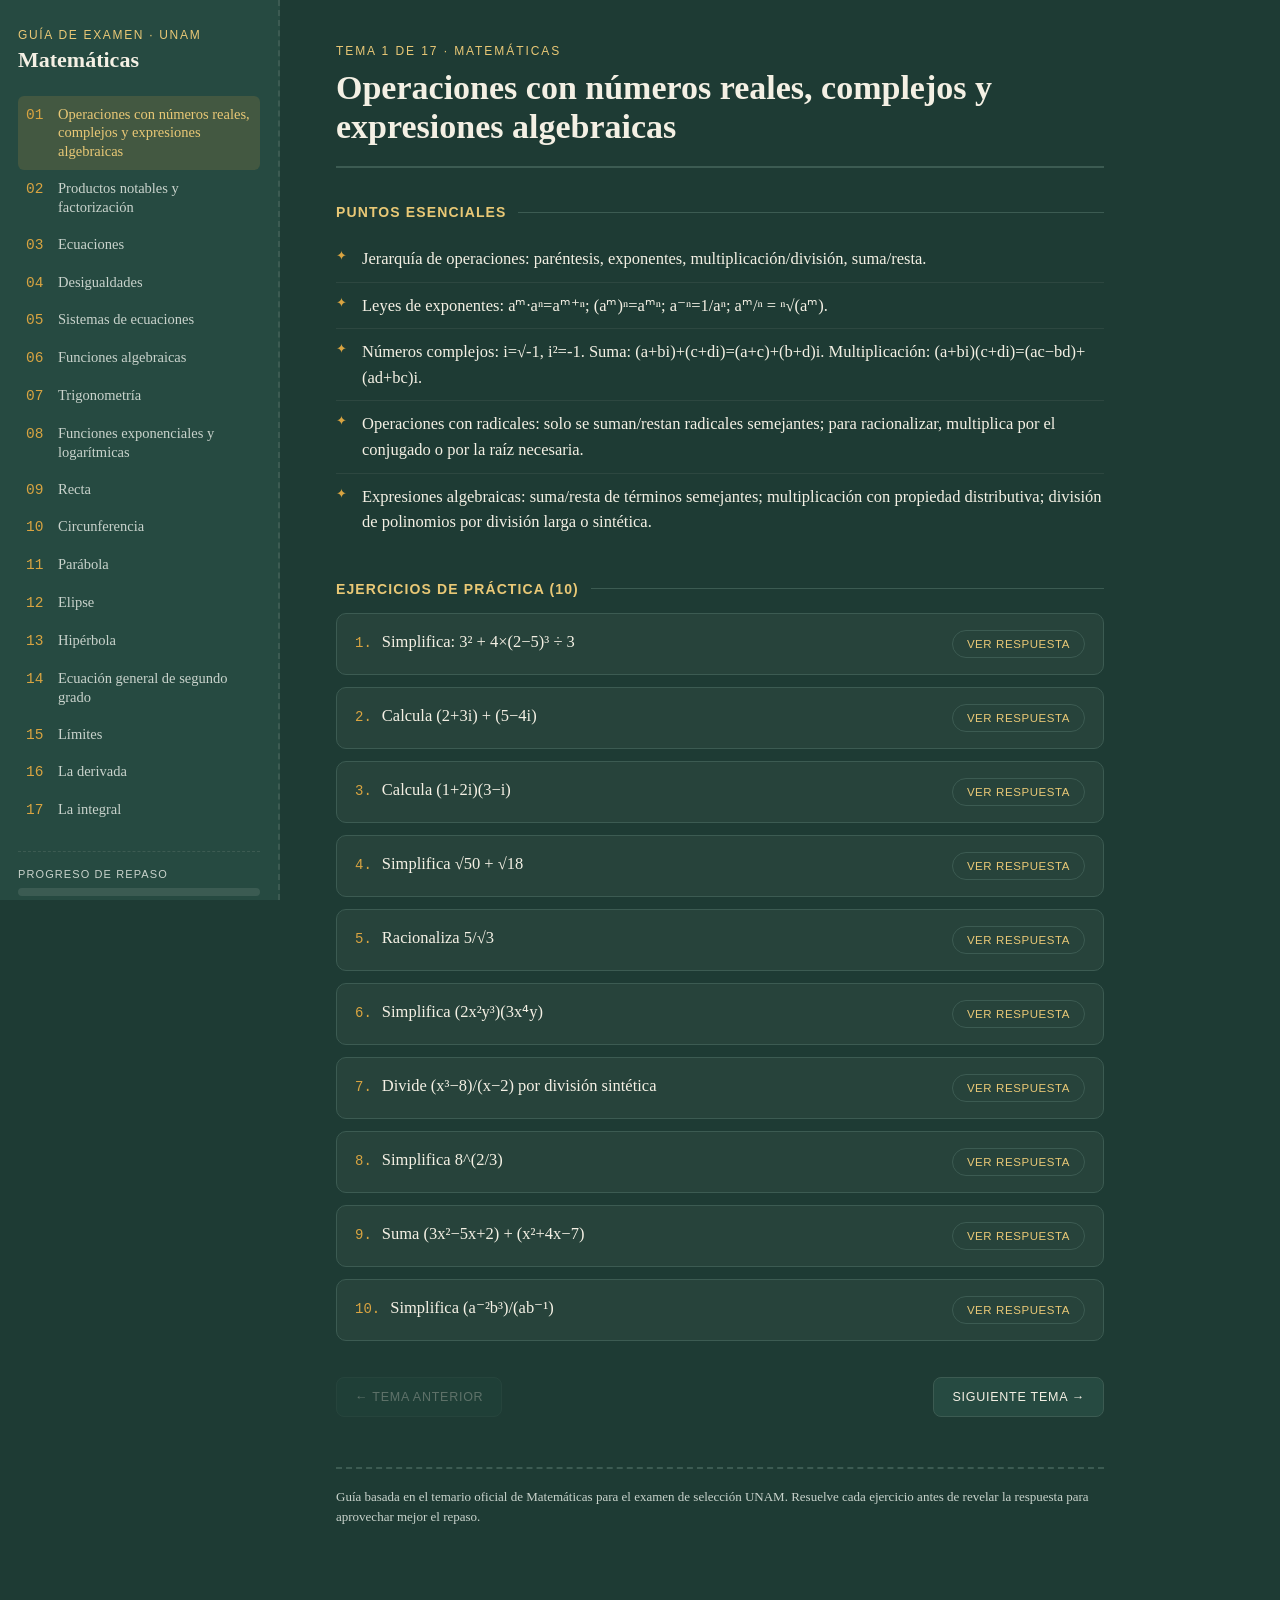
==== index.html @ 4526605a "Add files via upload" ====
<!DOCTYPE html>
<html lang="es">
<head>
<meta charset="UTF-8">
<meta name="viewport" content="width=device-width, initial-scale=1.0">
<title>Guía de Matemáticas — Examen UNAM</title>
<style>
  :root{
    --board:#1E3B34;
    --board-2:#264A41;
    --chalk:#F4F0E4;
    --chalk-dim:#C9D3CC;
    --gold:#D9A441;
    --gold-soft:#E9C876;
    --rule:#3C5B52;
    --good:#7FB894;
  }
  *{box-sizing:border-box;}
  html,body{margin:0;padding:0;}
  body{
    background:var(--board);
    color:var(--chalk);
    font-family:'Iowan Old Style','Georgia',serif;
    min-height:100vh;
  }
  .app{
    display:grid;
    grid-template-columns:280px 1fr;
    min-height:100vh;
  }
  @media (max-width:800px){
    .app{grid-template-columns:1fr;}
    .sidebar{position:static; max-height:none;}
  }
  .sidebar{
    background:var(--board-2);
    border-right:2px dashed var(--rule);
    padding:28px 18px;
    position:sticky;
    top:0;
    max-height:100vh;
    overflow-y:auto;
  }
  .brand{
    font-family:'Futura','Trebuchet MS',sans-serif;
    text-transform:uppercase;
    letter-spacing:.14em;
    font-size:12px;
    color:var(--gold-soft);
    margin:0 0 4px 0;
  }
  .brand-title{
    font-size:22px;
    margin:0 0 22px 0;
    line-height:1.25;
    color:var(--chalk);
  }
  .tema-btn{
    display:flex;
    gap:10px;
    align-items:baseline;
    width:100%;
    text-align:left;
    background:none;
    border:none;
    color:var(--chalk-dim);
    font-family:inherit;
    font-size:14.5px;
    padding:9px 8px;
    border-radius:6px;
    cursor:pointer;
    line-height:1.3;
  }
  .tema-btn:hover{ background:rgba(244,240,228,0.06); color:var(--chalk); }
  .tema-btn.active{ background:rgba(217,164,65,0.16); color:var(--gold-soft); }
  .tema-num{
    font-family:'Courier New',monospace;
    color:var(--gold);
    min-width:22px;
  }
  .progress-wrap{
    margin-top:22px;
    padding-top:16px;
    border-top:1px dashed var(--rule);
  }
  .progress-label{
    font-family:'Futura','Trebuchet MS',sans-serif;
    font-size:11px;
    letter-spacing:.1em;
    text-transform:uppercase;
    color:var(--chalk-dim);
    margin-bottom:8px;
  }
  .progress-bar{
    height:8px;
    background:rgba(244,240,228,0.1);
    border-radius:4px;
    overflow:hidden;
  }
  .progress-fill{
    height:100%;
    background:linear-gradient(90deg,var(--gold),var(--gold-soft));
    width:0%;
    transition:width .4s ease;
  }
  .progress-text{
    margin-top:6px;
    font-size:12px;
    color:var(--chalk-dim);
    font-family:'Courier New',monospace;
  }
  main{
    padding:44px 56px 80px;
    max-width:880px;
  }
  @media (max-width:800px){ main{padding:28px 20px 60px;} }
  .eyebrow{
    font-family:'Futura','Trebuchet MS',sans-serif;
    text-transform:uppercase;
    letter-spacing:.16em;
    font-size:12px;
    color:var(--gold-soft);
    margin:0 0 10px 0;
  }
  h1.tema-title{
    font-size:34px;
    line-height:1.15;
    margin:0 0 26px 0;
    border-bottom:2px solid var(--rule);
    padding-bottom:20px;
  }
  h2.section-title{
    font-family:'Futura','Trebuchet MS',sans-serif;
    font-size:14px;
    letter-spacing:.08em;
    text-transform:uppercase;
    color:var(--gold-soft);
    margin:36px 0 16px 0;
    display:flex;
    align-items:center;
    gap:12px;
  }
  h2.section-title::after{
    content:"";
    flex:1;
    height:1px;
    background:var(--rule);
  }
  .puntos{
    list-style:none;
    margin:0;
    padding:0;
  }
  .puntos li{
    position:relative;
    padding:10px 0 10px 26px;
    font-size:16.5px;
    line-height:1.55;
    color:var(--chalk);
    border-bottom:1px solid rgba(244,240,228,0.07);
  }
  .puntos li::before{
    content:"✦";
    position:absolute;
    left:0;
    top:10px;
    color:var(--gold);
    font-size:13px;
  }
  .puntos li:last-child{ border-bottom:none; }
  .ejercicio{
    background:rgba(244,240,228,0.04);
    border:1px solid var(--rule);
    border-radius:10px;
    padding:16px 18px;
    margin-bottom:12px;
  }
  .ejercicio.solved{
    border-color:var(--good);
  }
  .ej-row{
    display:flex;
    justify-content:space-between;
    align-items:flex-start;
    gap:14px;
  }
  .ej-num{
    font-family:'Courier New',monospace;
    color:var(--gold);
    font-size:14px;
    margin-right:10px;
  }
  .ej-enun{
    font-size:16.5px;
    line-height:1.5;
    flex:1;
  }
  .toggle-btn{
    flex-shrink:0;
    font-family:'Futura','Trebuchet MS',sans-serif;
    font-size:11.5px;
    letter-spacing:.05em;
    text-transform:uppercase;
    background:transparent;
    color:var(--gold-soft);
    border:1px solid var(--rule);
    border-radius:20px;
    padding:7px 14px;
    cursor:pointer;
    white-space:nowrap;
  }
  .toggle-btn:hover{ background:rgba(217,164,65,0.14); }
  .respuesta{
    display:none;
    margin-top:12px;
    padding-top:12px;
    border-top:1px dashed var(--rule);
    font-family:'Courier New',monospace;
    font-size:15px;
    color:var(--good);
  }
  .respuesta.show{ display:block; }
  .respuesta b{ color:var(--gold-soft); font-family:'Futura','Trebuchet MS',sans-serif; }
  footer.note{
    margin-top:50px;
    padding-top:18px;
    border-top:2px dashed var(--rule);
    font-size:13px;
    color:var(--chalk-dim);
    line-height:1.6;
  }
  .nav-buttons{
    display:flex;
    justify-content:space-between;
    margin-top:36px;
    gap:12px;
  }
  .nav-buttons button{
    font-family:'Futura','Trebuchet MS',sans-serif;
    font-size:12.5px;
    letter-spacing:.06em;
    text-transform:uppercase;
    background:var(--board-2);
    color:var(--chalk);
    border:1px solid var(--rule);
    border-radius:8px;
    padding:12px 18px;
    cursor:pointer;
  }
  .nav-buttons button:hover{ border-color:var(--gold); color:var(--gold-soft); }
  .nav-buttons button:disabled{ opacity:.3; cursor:default; }
</style>
</head>
<body>
<div class="app">
  <nav class="sidebar" id="sidebar"></nav>
  <main id="main"></main>
</div>

<script>
const temas = [{"n":1,"titulo":"Operaciones con números reales, complejos y expresiones algebraicas","puntos":["Jerarquía de operaciones: paréntesis, exponentes, multiplicación/división, suma/resta.","Leyes de exponentes: aᵐ·aⁿ=aᵐ⁺ⁿ; (aᵐ)ⁿ=aᵐⁿ; a⁻ⁿ=1/aⁿ; aᵐ/ⁿ = ⁿ√(aᵐ).","Números complejos: i=√-1, i²=-1. Suma: (a+bi)+(c+di)=(a+c)+(b+d)i. Multiplicación: (a+bi)(c+di)=(ac−bd)+(ad+bc)i.","Operaciones con radicales: solo se suman/restan radicales semejantes; para racionalizar, multiplica por el conjugado o por la raíz necesaria.","Expresiones algebraicas: suma/resta de términos semejantes; multiplicación con propiedad distributiva; división de polinomios por división larga o sintética."],"ejercicios":[{"p":"Simplifica: 3² + 4×(2−5)³ ÷ 3","r":"−27"},{"p":"Calcula (2+3i) + (5−4i)","r":"7 − i"},{"p":"Calcula (1+2i)(3−i)","r":"5 + 5i"},{"p":"Simplifica √50 + √18","r":"8√2"},{"p":"Racionaliza 5/√3","r":"5√3/3"},{"p":"Simplifica (2x²y³)(3x⁴y)","r":"6x⁶y⁴"},{"p":"Divide (x³−8)/(x−2) por división sintética","r":"x² + 2x + 4"},{"p":"Simplifica 8^(2/3)","r":"4"},{"p":"Suma (3x²−5x+2) + (x²+4x−7)","r":"4x² − x − 5"},{"p":"Simplifica (a⁻²b³)/(ab⁻¹)","r":"b⁴/a³"}]},{"n":2,"titulo":"Productos notables y factorización","puntos":["Productos notables: (a+b)²=a²+2ab+b²; (a−b)²=a²−2ab+b²; (a+b)(a−b)=a²−b²; (x+a)(x+b)=x²+(a+b)x+ab.","Binomio de Newton: (a+b)ⁿ = Σ C(n,k)·aⁿ⁻ᵏbᵏ, con C(n,k)=n!/(k!(n−k)!).","Teorema del residuo: al dividir P(x) entre (x−c), el residuo es P(c).","Teorema del factor: (x−c) es factor de P(x) si y solo si P(c)=0.","Factorización: factor común, diferencia de cuadrados, trinomio cuadrado perfecto, trinomio x²+bx+c, agrupación, suma/diferencia de cubos.","Fracciones algebraicas: simplifica factorizando numerador y denominador; para sumar/restar usa común denominador; para multiplicar/dividir, opera directamente los factores."],"ejercicios":[{"p":"Desarrolla (2x−3y)²","r":"4x² − 12xy + 9y²"},{"p":"Desarrolla (x+5)(x−5)","r":"x² − 25"},{"p":"Desarrolla (a+b)⁴ usando el binomio de Newton","r":"a⁴+4a³b+6a²b²+4ab³+b⁴"},{"p":"Factoriza x² − 9","r":"(x−3)(x+3)"},{"p":"Factoriza x² − 5x + 6","r":"(x−2)(x−3)"},{"p":"Factoriza 2x³ − 8x","r":"2x(x−2)(x+2)"},{"p":"Con el teorema del residuo, halla el residuo de P(x)=x³−2x²+x−5 al dividirlo entre (x−2)","r":"−3"},{"p":"¿Es (x+1) factor de x³+3x²+3x+1?","r":"Sí, P(−1)=0"},{"p":"Simplifica (x²−4)/(x²+4x+4)","r":"(x−2)/(x+2)"},{"p":"Realiza: 3/(x−1) + 2/(x+1)","r":"(5x+1)/(x²−1)"}]},{"n":3,"titulo":"Ecuaciones","puntos":["Una ecuación se cumple solo para ciertos valores; una identidad se cumple siempre.","Propiedades de la igualdad: se puede sumar, restar, multiplicar o dividir (por un valor ≠0) el mismo número en ambos lados.","Primer grado: despeja la variable aislándola; ax+b=0 → x=−b/a.","Segundo grado: resuelve por factorización, completando el cuadrado, o con la fórmula general x=(−b±√(b²−4ac))/2a.","El discriminante (b²−4ac) indica la naturaleza de las raíces: >0 dos reales distintas, =0 una real doble, <0 dos complejas conjugadas."],"ejercicios":[{"p":"Resuelve: 3x − 7 = 2x + 5","r":"x = 12"},{"p":"Resuelve: 2(x−3) = 5x + 4","r":"x = −10/3"},{"p":"Resuelve por factorización: x² − 7x + 12 = 0","r":"x = 3, x = 4"},{"p":"Resuelve con la fórmula general: 2x² + 3x − 5 = 0","r":"x = 1, x = −5/2"},{"p":"Resuelve: x² − 4x + 4 = 0","r":"x = 2 (raíz doble)"},{"p":"Determina el discriminante y la naturaleza de las raíces de x² + 2x + 5 = 0","r":"Δ=−16, raíces complejas conjugadas"},{"p":"Resuelve: (x−2)/3 + (x+1)/2 = 4","r":"x = 5"},{"p":"Resuelve: x² = 49","r":"x = ±7"},{"p":"Resuelve: 3x² − 12 = 0","r":"x = ±2"},{"p":"Resuelve: x² + x − 6 = 0","r":"x = −3, x = 2"}]},{"n":4,"titulo":"Desigualdades","puntos":["Se pueden sumar o restar el mismo número en ambos lados sin cambiar el sentido.","Al multiplicar o dividir por un número negativo, el sentido de la desigualdad se invierte.","La solución se expresa en notación de intervalo o desigualdad.","Desigualdades compuestas (a<x<b) se resuelven trabajando sobre las tres partes a la vez."],"ejercicios":[{"p":"Resuelve: 2x + 3 > 7","r":"x > 2"},{"p":"Resuelve: −3x + 5 ≤ 11","r":"x ≥ −2"},{"p":"Resuelve: 4x − 2 < 3x + 6","r":"x < 8"},{"p":"Resuelve: −2 < x + 1 < 5","r":"−3 < x < 4"},{"p":"Resuelve: (x−3)/2 ≥ 1","r":"x ≥ 5"},{"p":"Resuelve: 5 − 2x > 1","r":"x < 2"},{"p":"Resuelve: 3(x−1) ≤ 2x + 4","r":"x ≤ 7"},{"p":"Escribe en notación de intervalo: x ≥ −2","r":"[−2, ∞)"},{"p":"Resuelve: −4x < 12","r":"x > −3"},{"p":"Resuelve: 2x − 5 ≥ 3x − 2","r":"x ≤ −3"}]},{"n":5,"titulo":"Sistemas de ecuaciones","puntos":["Sistemas 2×2: métodos de sustitución, igualación, suma-resta (eliminación) o gráfico.","Sistemas 3×3: se resuelven por eliminación sucesiva o con la Regla de Cramer usando determinantes.","Regla de Cramer: cada incógnita = determinante modificado ÷ determinante del sistema.","Un sistema puede tener solución única, infinitas soluciones (dependiente) o ninguna solución (inconsistente)."],"ejercicios":[{"p":"Resuelve por sustitución: x+y=5, x−y=1","r":"x=3, y=2"},{"p":"Resuelve por eliminación: 2x+3y=12, x−y=1","r":"x=3, y=2"},{"p":"Resuelve: 3x+2y=16, 5x−2y=8","r":"x=3, y=3.5"},{"p":"Resuelve: x+2y=4, 3x−y=5","r":"x=2, y=1"},{"p":"Resuelve por Cramer: x+y+z=6, 2x−y+z=3, x+2y−z=2","r":"x=1, y=2, z=3"},{"p":"¿El sistema x+y=3, 2x+2y=6 tiene infinitas soluciones?","r":"Sí, son la misma recta (dependiente)"},{"p":"Resuelve: 4x−y=7, 2x+y=5","r":"x=2, y=1"},{"p":"Resuelve: x/2+y=3, x−y=1","r":"x=8/3, y=5/3"},{"p":"Calcula el determinante de [[1,2],[3,4]]","r":"−2"},{"p":"Resuelve el sistema homogéneo: x+y=0, 2x−y=0","r":"x=0, y=0 (solución trivial)"}]},{"n":6,"titulo":"Funciones algebraicas","puntos":["Función: relación en la que a cada x le corresponde un único valor de y.","Dominio: conjunto de valores válidos de x. Rango/imagen: conjunto de valores que toma y.","Explícita: y=f(x). Implícita: F(x,y)=0.","Creciente: f(x) aumenta al aumentar x en un intervalo. Decreciente: disminuye.","Continua: sin saltos, huecos ni asíntotas en su dominio; discontinua si presenta alguno.","Álgebra de funciones: (f±g)(x), (f·g)(x), (f/g)(x) con g(x)≠0, y composición (f∘g)(x)=f(g(x))."],"ejercicios":[{"p":"Encuentra el dominio de f(x) = 1/(x−3)","r":"ℝ − {3}"},{"p":"Encuentra el dominio de f(x) = √(x−2)","r":"x ≥ 2"},{"p":"Encuentra el rango de f(x) = x²","r":"y ≥ 0"},{"p":"¿f(x)=x³ es creciente o decreciente en todo ℝ?","r":"Creciente"},{"p":"Dadas f(x)=x+2, g(x)=x²−1, encuentra (f+g)(x)","r":"x² + x + 1"},{"p":"Con las mismas funciones, encuentra (f·g)(x)","r":"x³ + 2x² − x − 2"},{"p":"Encuentra (f∘g)(x)","r":"x² + 1"},{"p":"¿f(x)=1/x es continua en x=0?","r":"No, es discontinua ahí"},{"p":"Convierte x²+y²=25 en dos funciones explícitas","r":"y=√(25−x²), y=−√(25−x²)"},{"p":"Encuentra el dominio de f(x)=√(x−2)/(x−5)","r":"[2,5) ∪ (5,∞)"}]},{"n":7,"titulo":"Trigonometría","puntos":["Conversión: radianes = grados × π/180.","En triángulo rectángulo: sen=opuesto/hipotenusa, cos=adyacente/hipotenusa, tan=opuesto/adyacente.","Ley de senos: a/senA = b/senB = c/senC. Ley de cosenos: c² = a²+b²−2ab·cosC.","Círculo trigonométrico: valores notables en 0°, 30°, 45°, 60°, 90°, etc.","Funciones trig: periodo de sen/cos = 2π, de tan = π; amplitud, desfasamiento y asíntotas (en tan, cot, sec, csc)."],"ejercicios":[{"p":"Convierte 45° a radianes","r":"π/4"},{"p":"Convierte 3π/2 rad a grados","r":"270°"},{"p":"En un triángulo rectángulo con catetos 3 y 4, calcula sen, cos y tan del ángulo opuesto al cateto 3","r":"sen=3/5, cos=4/5, tan=3/4"},{"p":"Calcula sen(30°), cos(60°) y tan(45°)","r":"1/2, 1/2, 1"},{"p":"Ley de senos: a=10, A=30°, B=45°. Encuentra b","r":"b ≈ 14.14"},{"p":"Ley de cosenos: a=7, b=9, C=60°. Encuentra c","r":"c ≈ 8.19"},{"p":"Determina periodo y amplitud de y=3sen(2x)","r":"periodo=π, amplitud=3"},{"p":"Determina el desfasamiento de y=cos(x−π/4)","r":"π/4 a la derecha"},{"p":"¿Dónde tiene asíntotas y=tan(x) en [0,2π]?","r":"x=π/2, x=3π/2"},{"p":"Resuelve para x en [0,2π): 2sen(x)=1","r":"x=π/6, x=5π/6"}]},{"n":8,"titulo":"Funciones exponenciales y logarítmicas","puntos":["f(x)=aˣ (a>0, a≠1): dominio ℝ, rango (0,∞), asíntota horizontal y=0.","f(x)=log_a(x): dominio (0,∞), rango ℝ, asíntota vertical x=0. Es la función inversa de la exponencial.","Propiedades: log(ab)=log a+log b; log(a/b)=log a−log b; log(aⁿ)=n·log a.","Cambio de base: log_a(x) = ln(x)/ln(a)."],"ejercicios":[{"p":"Encuentra el dominio de f(x)=log(x−3)","r":"x > 3"},{"p":"Encuentra el rango de f(x)=2ˣ","r":"y > 0"},{"p":"Resuelve: 2ˣ = 32","r":"x = 5"},{"p":"Resuelve: log₂(x) = 5","r":"x = 32"},{"p":"Simplifica: log(100) + log(10)","r":"3"},{"p":"Simplifica: log₃(9²)","r":"4"},{"p":"Resuelve: eˣ = 1","r":"x = 0"},{"p":"Usa cambio de base: log₅(20)","r":"≈ 1.86"},{"p":"Determina la asíntota de f(x)=3ˣ−2","r":"y = −2"},{"p":"Resuelve: log(x) + log(x−3) = 1","r":"x = 5"}]},{"n":9,"titulo":"Recta","puntos":["Distancia entre dos puntos: d=√((x₂−x₁)²+(y₂−y₁)²).","Pendiente: m=(y₂−y₁)/(x₂−x₁).","Formas de la ecuación: punto-pendiente y−y₁=m(x−x₁); pendiente-ordenada y=mx+b; general Ax+By+C=0.","Paralelas: m₁=m₂. Perpendiculares: m₁·m₂=−1.","Distancia de un punto a una recta: d=|Ax₀+By₀+C|/√(A²+B²).","En un triángulo: medianas se cruzan en el baricentro, mediatrices en el circuncentro, alturas en el ortocentro."],"ejercicios":[{"p":"Calcula la distancia entre (1,2) y (4,6)","r":"5"},{"p":"Encuentra la pendiente de la recta que pasa por (2,3) y (5,9)","r":"m = 2"},{"p":"Escribe la ecuación punto-pendiente con m=2 que pasa por (1,4)","r":"y−4=2(x−1)"},{"p":"Convierte y=3x−5 a la forma general","r":"3x−y−5=0"},{"p":"¿Son paralelas y=2x+1 y y=2x−4?","r":"Sí"},{"p":"¿Son perpendiculares y=3x+1 y y=−x/3+2?","r":"Sí"},{"p":"Calcula la distancia del punto (2,3) a la recta 3x+4y−6=0","r":"2.4"},{"p":"Encuentra el punto medio entre (2,−1) y (6,7)","r":"(4,3)"},{"p":"Encuentra la ecuación de la recta que pasa por (0,5) y (3,0)","r":"y=−5/3 x+5"},{"p":"Encuentra la pendiente de una recta perpendicular a y=−2x+3","r":"m=1/2"}]},{"n":10,"titulo":"Circunferencia","puntos":["Lugar geométrico de puntos equidistantes (radio) de un centro fijo.","Centro en el origen: x²+y²=r².","Centro en (h,k): (x−h)²+(y−k)²=r².","Forma general: x²+y²+Dx+Ey+F=0; se obtiene el centro/radio completando el cuadrado.","Elementos: centro, radio, diámetro, cuerda, tangente."],"ejercicios":[{"p":"Ecuación con centro en el origen y radio 5","r":"x²+y²=25"},{"p":"Ecuación con centro (2,−3) y radio 4","r":"(x−2)²+(y+3)²=16"},{"p":"Centro y radio de (x−1)²+(y+2)²=9","r":"centro(1,−2), r=3"},{"p":"Convierte (x−2)²+(y−1)²=16 a la forma general","r":"x²+y²−4x−2y−11=0"},{"p":"Centro y radio de x²+y²−6x+4y−3=0","r":"centro(3,−2), r=4"},{"p":"¿El punto (3,4) está en x²+y²=25?","r":"Sí"},{"p":"Ecuación con centro (0,0) que pasa por (3,4)","r":"x²+y²=25"},{"p":"Radio de x²+y²+2x−4y−4=0","r":"r=3"},{"p":"Ecuación con diámetro entre (0,0) y (6,8)","r":"(x−3)²+(y−4)²=25"},{"p":"¿La recta x=5 es tangente a x²+y²=25?","r":"Sí, en (5,0)"}]},{"n":11,"titulo":"Parábola","puntos":["Lugar geométrico de puntos equidistantes de un foco y una directriz.","Vértice en el origen, eje x: y²=4px (foco en (p,0)). Eje y: x²=4py (foco en (0,p)).","Vértice en (h,k): (y−k)²=4p(x−h) o (x−h)²=4p(y−k).","Elementos: vértice, foco, directriz, eje focal, lado recto = |4p|."],"ejercicios":[{"p":"Encuentra el foco de y²=8x","r":"(2,0)"},{"p":"Encuentra la directriz de x²=12y","r":"y=−3"},{"p":"Ecuación con vértice en el origen y foco en (3,0)","r":"y²=12x"},{"p":"Vértice y foco de (y−2)²=8(x−1)","r":"vértice(1,2), foco(3,2)"},{"p":"Ecuación con vértice (2,3), abre hacia arriba, p=1","r":"(x−2)²=4(y−3)"},{"p":"Lado recto de y²=20x","r":"20"},{"p":"Eje focal de x²=−4y","r":"eje y (vertical)"},{"p":"Desarrolla (y−1)²=4(x−2) a forma general","r":"y²−2y−4x+9=0"},{"p":"Directriz de la parábola con vértice(0,0) y foco (0,−2)","r":"y=2"},{"p":"¿y²=−8x abre a la izquierda o derecha?","r":"Izquierda"}]},{"n":12,"titulo":"Elipse","puntos":["Lugar geométrico: suma de distancias a dos focos es constante = 2a.","Relación entre parámetros: a²=b²+c² (a>b, c=distancia centro-foco).","Centro en el origen, eje mayor horizontal: x²/a² + y²/b² = 1.","Centro en (h,k): (x−h)²/a² + (y−k)²/b² = 1 (ajustar según orientación).","Excentricidad: e=c/a (0<e<1). Elementos: focos, vértices, eje mayor, eje menor."],"ejercicios":[{"p":"Encuentra a y b para x²/25+y²/9=1","r":"a=5, b=3"},{"p":"Calcula c para la elipse anterior","r":"c=4"},{"p":"Encuentra los focos de x²/16+y²/4=1","r":"(±2√3, 0)"},{"p":"Ecuación con centro origen, a=6, b=4, eje mayor horizontal","r":"x²/36+y²/16=1"},{"p":"Centro de (x−2)²/9+(y+1)²/4=1","r":"(2,−1)"},{"p":"Excentricidad de x²/25+y²/16=1","r":"e=3/5"},{"p":"Vértices de x²/9+y²/25=1 (eje mayor vertical)","r":"(0,±5)"},{"p":"Encuentra a, b, c de x²/4+y²/9=1","r":"a=3, b=2, c=√5"},{"p":"Ecuación con focos (±3,0) y a=5","r":"x²/25+y²/16=1"},{"p":"Longitud del eje menor de x²/49+y²/25=1","r":"10"}]},{"n":13,"titulo":"Hipérbola","puntos":["Lugar geométrico: diferencia de distancias a dos focos es constante = 2a.","Relación entre parámetros: c²=a²+b².","Centro en el origen, eje transverso x: x²/a² − y²/b² = 1.","Centro en (h,k): (x−h)²/a² − (y−k)²/b² = 1.","Asíntotas (centro en origen): y=±(b/a)x. Excentricidad e=c/a > 1."],"ejercicios":[{"p":"Encuentra a y b de x²/16−y²/9=1","r":"a=4, b=3"},{"p":"Calcula c de la hipérbola anterior","r":"c=5"},{"p":"Encuentra los focos de x²/9−y²/16=1","r":"(±5, 0)"},{"p":"Asíntotas de x²/16−y²/9=1","r":"y=±(3/4)x"},{"p":"Centro de (x−1)²/4−(y+2)²/9=1","r":"(1,−2)"},{"p":"Excentricidad de x²/9−y²/16=1","r":"e=5/3"},{"p":"Ecuación con a=5, b=12, eje transverso x, centro origen","r":"x²/25−y²/144=1"},{"p":"Vértices de y²/25−x²/9=1 (eje transverso vertical)","r":"(0,±5)"},{"p":"¿(5,0) es vértice de x²/25−y²/4=1?","r":"Sí"},{"p":"Encuentra c de y²/4−x²/12=1","r":"c=4"}]},{"n":14,"titulo":"Ecuación general de segundo grado","puntos":["Forma general: Ax²+Bxy+Cy²+Dx+Ey+F=0.","Si B=0, identifica la cónica comparando A y C: A=C → circunferencia; A≠C mismo signo → elipse; signos opuestos → hipérbola; A=0 o C=0 → parábola.","La traslación de ejes (completar el cuadrado) permite hallar el centro o vértice de la cónica."],"ejercicios":[{"p":"Identifica la cónica: x²+y²−4x+6y−3=0","r":"Circunferencia"},{"p":"Identifica la cónica: 4x²+9y²−16x−18y−11=0","r":"Elipse"},{"p":"Identifica la cónica: y²−4x−6y+13=0","r":"Parábola"},{"p":"Identifica la cónica: 9x²−4y²−36x−8y−4=0","r":"Hipérbola"},{"p":"Completa el cuadrado y halla el centro de x²+y²+8x−2y+8=0","r":"centro(−4,1), r=3"},{"p":"Identifica: x²−y²=4","r":"Hipérbola"},{"p":"Identifica: x²+4y²=16","r":"Elipse"},{"p":"Identifica: x²+y²=0","r":"Circunferencia degenerada (un punto)"},{"p":"Traslada ejes y halla el vértice de x²−6x+8y+1=0","r":"vértice(3,1)"},{"p":"Identifica la cónica: 2x²+2y²−8=0","r":"Circunferencia (x²+y²=4)"}]},{"n":15,"titulo":"Límites","puntos":["Concepto intuitivo: valor al que se aproxima f(x) cuando x se acerca a un valor a.","Teoremas de límites: de suma, producto y cociente (si el denominador no tiende a 0), y de constantes.","Formas indeterminadas (0/0, ∞/∞): se resuelven factorizando, racionalizando o simplificando antes de sustituir.","Continuidad en x=a requiere: que f(a) exista, que el límite exista, y que ambos sean iguales."],"ejercicios":[{"p":"Calcula lim(x→2) (x²+3x−1)","r":"9"},{"p":"Calcula lim(x→3) (x²−9)/(x−3)","r":"6"},{"p":"Calcula lim(x→0) (senx)/x","r":"1"},{"p":"Calcula lim(x→∞) (3x²+2)/(x²−5)","r":"3"},{"p":"Calcula lim(x→1) (x³−1)/(x−1)","r":"3"},{"p":"Calcula lim(x→4) √x","r":"2"},{"p":"¿f(x)=(x²−4)/(x−2) es continua en x=2?","r":"No (no está definida ahí)"},{"p":"Calcula lim(x→0) (1−cosx)/x","r":"0"},{"p":"Calcula lim(x→−2) (x²+5x+6)/(x+2)","r":"1"},{"p":"Calcula lim(x→∞) 5/x","r":"0"}]},{"n":16,"titulo":"La derivada","puntos":["Definición: f'(x) = lim(h→0) [f(x+h)−f(x)]/h. Representa la pendiente de la recta tangente.","Reglas básicas: d/dx(xⁿ)=nxⁿ⁻¹; regla del producto (uv)'=u'v+uv'; regla del cociente (u/v)'=(u'v−uv')/v²; regla de la cadena (f(g(x)))'=f'(g(x))·g'(x).","Derivación implícita: deriva ambos lados respecto a x tratando y como función de x.","Interpretación física: la derivada de la posición es velocidad; la derivada de la velocidad es aceleración.","Máximos/mínimos relativos: donde f'(x)=0 y cambia de signo (o f''(x)≠0). Puntos de inflexión: donde f''(x) cambia de signo."],"ejercicios":[{"p":"Deriva f(x)=x³−4x²+2x−1","r":"f'=3x²−8x+2"},{"p":"Deriva f(x)=(x²+1)(x−3)","r":"f'=3x²−6x+1"},{"p":"Deriva f(x)=(2x+1)/(x−1)","r":"f'=−3/(x−1)²"},{"p":"Deriva f(x)=(3x²−1)⁵","r":"f'=30x(3x²−1)⁴"},{"p":"Deriva implícitamente x²+y²=25 y halla dy/dx","r":"dy/dx = −x/y"},{"p":"Encuentra f''(x) de f(x)=x⁴−3x²","r":"f''=12x²−6"},{"p":"Ecuación de la tangente a f(x)=x² en x=2","r":"y=4x−4"},{"p":"s(t)=t³−6t²+9t. Encuentra la velocidad en t=2","r":"v(2)=−3"},{"p":"Puntos críticos de f(x)=x³−3x","r":"x=−1, x=1"},{"p":"Clasifica los puntos críticos anteriores","r":"x=−1 máximo relativo (2); x=1 mínimo relativo (−2)"}]},{"n":17,"titulo":"La integral","puntos":["Integral indefinida (antiderivada): ∫xⁿdx = xⁿ⁺¹/(n+1)+C (n≠−1); ∫(1/x)dx=ln|x|+C; ∫eˣdx=eˣ+C; ∫senx dx=−cosx+C; ∫cosx dx=senx+C.","Propiedades: ∫[f±g]dx=∫f dx±∫g dx; ∫k·f dx=k∫f dx.","Métodos: sustitución (cambio de variable) y por partes: ∫u dv = uv − ∫v du.","Integral definida: ∫[a,b] f(x)dx = F(b)−F(a) (Teorema Fundamental del Cálculo); representa el área bajo la curva."],"ejercicios":[{"p":"Calcula ∫(3x²−2x+5)dx","r":"x³−x²+5x+C"},{"p":"Calcula ∫(4x³−1/x)dx","r":"x⁴−ln|x|+C"},{"p":"Calcula ∫e^(2x)dx","r":"(1/2)e^(2x)+C"},{"p":"Calcula ∫x(x²+1)³dx (sustitución u=x²+1)","r":"(x²+1)⁴/8+C"},{"p":"Calcula ∫x·cos(x)dx (por partes)","r":"x·senx + cosx + C"},{"p":"Evalúa ∫[0,2] x²dx","r":"8/3"},{"p":"Evalúa ∫[1,3] (2x+1)dx","r":"10"},{"p":"Calcula ∫sen(3x)dx","r":"−cos(3x)/3+C"},{"p":"Calcula ∫√x dx","r":"(2/3)x^(3/2)+C"},{"p":"Evalúa ∫[0,π] senx dx","r":"2"}]}];
let current = 0;
// solved[temaIndex] = Set of exercise indices revealed
const solved = temas.map(() => new Set());

function renderSidebar(){
  const sb = document.getElementById('sidebar');
  sb.innerHTML = '';
  const brandLabel = document.createElement('p');
  brandLabel.className = 'brand';
  brandLabel.textContent = 'Guía de examen · UNAM';
  const brandTitle = document.createElement('h1');
  brandTitle.className = 'brand-title';
  brandTitle.textContent = 'Matemáticas';
  sb.appendChild(brandLabel);
  sb.appendChild(brandTitle);

  temas.forEach((t, i) => {
    const btn = document.createElement('button');
    btn.className = 'tema-btn' + (i === current ? ' active' : '');
    btn.innerHTML = '<span class="tema-num">' + String(t.n).padStart(2,'0') + '</span><span>' + t.titulo + '</span>';
    btn.onclick = () => { current = i; render(); window.scrollTo(0,0); };
    sb.appendChild(btn);
  });

  const progWrap = document.createElement('div');
  progWrap.className = 'progress-wrap';
  const totalEj = temas.reduce((a,t) => a + t.ejercicios.length, 0);
  const doneEj = solved.reduce((a,s) => a + s.size, 0);
  const pct = totalEj ? Math.round((doneEj/totalEj)*100) : 0;
  progWrap.innerHTML =
    '<div class="progress-label">Progreso de repaso</div>' +
    '<div class="progress-bar"><div class="progress-fill" style="width:' + pct + '%"></div></div>' +
    '<div class="progress-text">' + doneEj + ' / ' + totalEj + ' ejercicios revisados</div>';
  sb.appendChild(progWrap);
}

function renderMain(){
  const m = document.getElementById('main');
  const t = temas[current];
  m.innerHTML = '';

  const eyebrow = document.createElement('p');
  eyebrow.className = 'eyebrow';
  eyebrow.textContent = 'Tema ' + t.n + ' de ' + temas.length + ' · Matemáticas';
  m.appendChild(eyebrow);

  const h1 = document.createElement('h1');
  h1.className = 'tema-title';
  h1.textContent = t.titulo;
  m.appendChild(h1);

  const h2a = document.createElement('h2');
  h2a.className = 'section-title';
  h2a.textContent = 'Puntos esenciales';
  m.appendChild(h2a);

  const ul = document.createElement('ul');
  ul.className = 'puntos';
  t.puntos.forEach(pt => {
    const li = document.createElement('li');
    li.textContent = pt;
    ul.appendChild(li);
  });
  m.appendChild(ul);

  const h2b = document.createElement('h2');
  h2b.className = 'section-title';
  h2b.textContent = 'Ejercicios de práctica (' + t.ejercicios.length + ')';
  m.appendChild(h2b);

  t.ejercicios.forEach((ej, i) => {
    const card = document.createElement('div');
    card.className = 'ejercicio' + (solved[current].has(i) ? ' solved' : '');
    card.id = 'ej-' + i;

    const row = document.createElement('div');
    row.className = 'ej-row';
    const enun = document.createElement('div');
    enun.className = 'ej-enun';
    enun.innerHTML = '<span class="ej-num">' + (i+1) + '.</span>' + ej.p;
    const btn = document.createElement('button');
    btn.className = 'toggle-btn';
    btn.textContent = solved[current].has(i) ? 'Ocultar' : 'Ver respuesta';
    btn.onclick = () => {
      const respDiv = card.querySelector('.respuesta');
      const isShown = respDiv.classList.toggle('show');
      if (isShown) { solved[current].add(i); card.classList.add('solved'); btn.textContent = 'Ocultar'; }
      else { btn.textContent = 'Ver respuesta'; }
      renderSidebar();
    };
    row.appendChild(enun);
    row.appendChild(btn);
    card.appendChild(row);

    const resp = document.createElement('div');
    resp.className = 'respuesta';
    resp.innerHTML = '<b>Respuesta —</b> ' + ej.r;
    card.appendChild(resp);

    m.appendChild(card);
  });

  const navRow = document.createElement('div');
  navRow.className = 'nav-buttons';
  const prevBtn = document.createElement('button');
  prevBtn.textContent = '← Tema anterior';
  prevBtn.disabled = current === 0;
  prevBtn.onclick = () => { current--; render(); window.scrollTo(0,0); };
  const nextBtn = document.createElement('button');
  nextBtn.textContent = 'Siguiente tema →';
  nextBtn.disabled = current === temas.length - 1;
  nextBtn.onclick = () => { current++; render(); window.scrollTo(0,0); };
  navRow.appendChild(prevBtn);
  navRow.appendChild(nextBtn);
  m.appendChild(navRow);

  const foot = document.createElement('footer');
  foot.className = 'note';
  foot.textContent = 'Guía basada en el temario oficial de Matemáticas para el examen de selección UNAM. Resuelve cada ejercicio antes de revelar la respuesta para aprovechar mejor el repaso.';
  m.appendChild(foot);
}

function render(){ renderSidebar(); renderMain(); }
render();
</script>
</body>
</html>
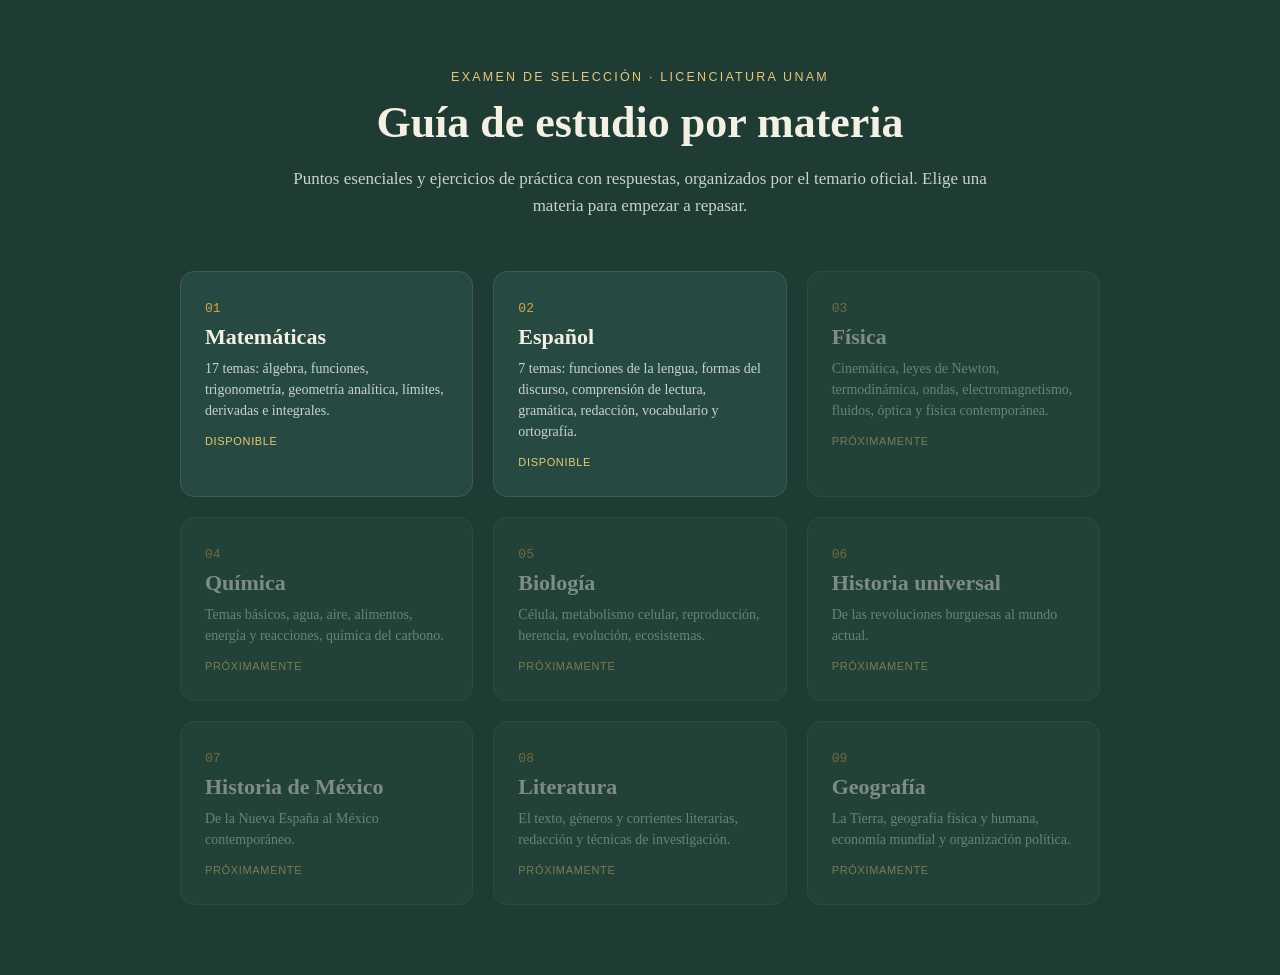
==== commit 10ad8a7d: "Add files via upload" ====
--- a/index.html
+++ b/index.html
@@ -3,386 +3,81 @@
 <head>
 <meta charset="UTF-8">
 <meta name="viewport" content="width=device-width, initial-scale=1.0">
-<title>Guía de Matemáticas — Examen UNAM</title>
-<style>
-  :root{
-    --board:#1E3B34;
-    --board-2:#264A41;
-    --chalk:#F4F0E4;
-    --chalk-dim:#C9D3CC;
-    --gold:#D9A441;
-    --gold-soft:#E9C876;
-    --rule:#3C5B52;
-    --good:#7FB894;
-  }
-  *{box-sizing:border-box;}
-  html,body{margin:0;padding:0;}
-  body{
-    background:var(--board);
-    color:var(--chalk);
-    font-family:'Iowan Old Style','Georgia',serif;
-    min-height:100vh;
-  }
-  .app{
-    display:grid;
-    grid-template-columns:280px 1fr;
-    min-height:100vh;
-  }
-  @media (max-width:800px){
-    .app{grid-template-columns:1fr;}
-    .sidebar{position:static; max-height:none;}
-  }
-  .sidebar{
-    background:var(--board-2);
-    border-right:2px dashed var(--rule);
-    padding:28px 18px;
-    position:sticky;
-    top:0;
-    max-height:100vh;
-    overflow-y:auto;
-  }
-  .brand{
-    font-family:'Futura','Trebuchet MS',sans-serif;
-    text-transform:uppercase;
-    letter-spacing:.14em;
-    font-size:12px;
-    color:var(--gold-soft);
-    margin:0 0 4px 0;
-  }
-  .brand-title{
-    font-size:22px;
-    margin:0 0 22px 0;
-    line-height:1.25;
-    color:var(--chalk);
-  }
-  .tema-btn{
-    display:flex;
-    gap:10px;
-    align-items:baseline;
-    width:100%;
-    text-align:left;
-    background:none;
-    border:none;
-    color:var(--chalk-dim);
-    font-family:inherit;
-    font-size:14.5px;
-    padding:9px 8px;
-    border-radius:6px;
-    cursor:pointer;
-    line-height:1.3;
-  }
-  .tema-btn:hover{ background:rgba(244,240,228,0.06); color:var(--chalk); }
-  .tema-btn.active{ background:rgba(217,164,65,0.16); color:var(--gold-soft); }
-  .tema-num{
-    font-family:'Courier New',monospace;
-    color:var(--gold);
-    min-width:22px;
-  }
-  .progress-wrap{
-    margin-top:22px;
-    padding-top:16px;
-    border-top:1px dashed var(--rule);
-  }
-  .progress-label{
-    font-family:'Futura','Trebuchet MS',sans-serif;
-    font-size:11px;
-    letter-spacing:.1em;
-    text-transform:uppercase;
-    color:var(--chalk-dim);
-    margin-bottom:8px;
-  }
-  .progress-bar{
-    height:8px;
-    background:rgba(244,240,228,0.1);
-    border-radius:4px;
-    overflow:hidden;
-  }
-  .progress-fill{
-    height:100%;
-    background:linear-gradient(90deg,var(--gold),var(--gold-soft));
-    width:0%;
-    transition:width .4s ease;
-  }
-  .progress-text{
-    margin-top:6px;
-    font-size:12px;
-    color:var(--chalk-dim);
-    font-family:'Courier New',monospace;
-  }
-  main{
-    padding:44px 56px 80px;
-    max-width:880px;
-  }
-  @media (max-width:800px){ main{padding:28px 20px 60px;} }
-  .eyebrow{
-    font-family:'Futura','Trebuchet MS',sans-serif;
-    text-transform:uppercase;
-    letter-spacing:.16em;
-    font-size:12px;
-    color:var(--gold-soft);
-    margin:0 0 10px 0;
-  }
-  h1.tema-title{
-    font-size:34px;
-    line-height:1.15;
-    margin:0 0 26px 0;
-    border-bottom:2px solid var(--rule);
-    padding-bottom:20px;
-  }
-  h2.section-title{
-    font-family:'Futura','Trebuchet MS',sans-serif;
-    font-size:14px;
-    letter-spacing:.08em;
-    text-transform:uppercase;
-    color:var(--gold-soft);
-    margin:36px 0 16px 0;
-    display:flex;
-    align-items:center;
-    gap:12px;
-  }
-  h2.section-title::after{
-    content:"";
-    flex:1;
-    height:1px;
-    background:var(--rule);
-  }
-  .puntos{
-    list-style:none;
-    margin:0;
-    padding:0;
-  }
-  .puntos li{
-    position:relative;
-    padding:10px 0 10px 26px;
-    font-size:16.5px;
-    line-height:1.55;
-    color:var(--chalk);
-    border-bottom:1px solid rgba(244,240,228,0.07);
-  }
-  .puntos li::before{
-    content:"✦";
-    position:absolute;
-    left:0;
-    top:10px;
-    color:var(--gold);
-    font-size:13px;
-  }
-  .puntos li:last-child{ border-bottom:none; }
-  .ejercicio{
-    background:rgba(244,240,228,0.04);
-    border:1px solid var(--rule);
-    border-radius:10px;
-    padding:16px 18px;
-    margin-bottom:12px;
-  }
-  .ejercicio.solved{
-    border-color:var(--good);
-  }
-  .ej-row{
-    display:flex;
-    justify-content:space-between;
-    align-items:flex-start;
-    gap:14px;
-  }
-  .ej-num{
-    font-family:'Courier New',monospace;
-    color:var(--gold);
-    font-size:14px;
-    margin-right:10px;
-  }
-  .ej-enun{
-    font-size:16.5px;
-    line-height:1.5;
-    flex:1;
-  }
-  .toggle-btn{
-    flex-shrink:0;
-    font-family:'Futura','Trebuchet MS',sans-serif;
-    font-size:11.5px;
-    letter-spacing:.05em;
-    text-transform:uppercase;
-    background:transparent;
-    color:var(--gold-soft);
-    border:1px solid var(--rule);
-    border-radius:20px;
-    padding:7px 14px;
-    cursor:pointer;
-    white-space:nowrap;
-  }
-  .toggle-btn:hover{ background:rgba(217,164,65,0.14); }
-  .respuesta{
-    display:none;
-    margin-top:12px;
-    padding-top:12px;
-    border-top:1px dashed var(--rule);
-    font-family:'Courier New',monospace;
-    font-size:15px;
-    color:var(--good);
-  }
-  .respuesta.show{ display:block; }
-  .respuesta b{ color:var(--gold-soft); font-family:'Futura','Trebuchet MS',sans-serif; }
-  footer.note{
-    margin-top:50px;
-    padding-top:18px;
-    border-top:2px dashed var(--rule);
-    font-size:13px;
-    color:var(--chalk-dim);
-    line-height:1.6;
-  }
-  .nav-buttons{
-    display:flex;
-    justify-content:space-between;
-    margin-top:36px;
-    gap:12px;
-  }
-  .nav-buttons button{
-    font-family:'Futura','Trebuchet MS',sans-serif;
-    font-size:12.5px;
-    letter-spacing:.06em;
-    text-transform:uppercase;
-    background:var(--board-2);
-    color:var(--chalk);
-    border:1px solid var(--rule);
-    border-radius:8px;
-    padding:12px 18px;
-    cursor:pointer;
-  }
-  .nav-buttons button:hover{ border-color:var(--gold); color:var(--gold-soft); }
-  .nav-buttons button:disabled{ opacity:.3; cursor:default; }
-</style>
+<title>Guía de examen de selección — UNAM</title>
+<link rel="stylesheet" href="assets/styles.css">
 </head>
 <body>
-<div class="app">
-  <nav class="sidebar" id="sidebar"></nav>
-  <main id="main"></main>
+<div class="landing">
+  <div class="landing-head">
+    <p class="landing-eyebrow">Examen de selección · Licenciatura UNAM</p>
+    <h1 class="landing-title">Guía de estudio por materia</h1>
+    <p class="landing-sub">Puntos esenciales y ejercicios de práctica con respuestas, organizados por el temario oficial. Elige una materia para empezar a repasar.</p>
+  </div>
+
+  <div class="subject-grid">
+    <a class="subject-card" href="matematicas.html">
+      <span class="num">01</span>
+      <h3>Matemáticas</h3>
+      <p>17 temas: álgebra, funciones, trigonometría, geometría analítica, límites, derivadas e integrales.</p>
+      <span class="tag">Disponible</span>
+    </a>
+
+    <a class="subject-card" href="espanol.html">
+      <span class="num">02</span>
+      <h3>Español</h3>
+      <p>7 temas: funciones de la lengua, formas del discurso, comprensión de lectura, gramática, redacción, vocabulario y ortografía.</p>
+      <span class="tag">Disponible</span>
+    </a>
+
+    <div class="subject-card disabled">
+      <span class="num">03</span>
+      <h3>Física</h3>
+      <p>Cinemática, leyes de Newton, termodinámica, ondas, electromagnetismo, fluidos, óptica y física contemporánea.</p>
+      <span class="tag">Próximamente</span>
+    </div>
+
+    <div class="subject-card disabled">
+      <span class="num">04</span>
+      <h3>Química</h3>
+      <p>Temas básicos, agua, aire, alimentos, energía y reacciones, química del carbono.</p>
+      <span class="tag">Próximamente</span>
+    </div>
+
+    <div class="subject-card disabled">
+      <span class="num">05</span>
+      <h3>Biología</h3>
+      <p>Célula, metabolismo celular, reproducción, herencia, evolución, ecosistemas.</p>
+      <span class="tag">Próximamente</span>
+    </div>
+
+    <div class="subject-card disabled">
+      <span class="num">06</span>
+      <h3>Historia universal</h3>
+      <p>De las revoluciones burguesas al mundo actual.</p>
+      <span class="tag">Próximamente</span>
+    </div>
+
+    <div class="subject-card disabled">
+      <span class="num">07</span>
+      <h3>Historia de México</h3>
+      <p>De la Nueva España al México contemporáneo.</p>
+      <span class="tag">Próximamente</span>
+    </div>
+
+    <div class="subject-card disabled">
+      <span class="num">08</span>
+      <h3>Literatura</h3>
+      <p>El texto, géneros y corrientes literarias, redacción y técnicas de investigación.</p>
+      <span class="tag">Próximamente</span>
+    </div>
+
+    <div class="subject-card disabled">
+      <span class="num">09</span>
+      <h3>Geografía</h3>
+      <p>La Tierra, geografía física y humana, economía mundial y organización política.</p>
+      <span class="tag">Próximamente</span>
+    </div>
+  </div>
 </div>
-
-<script>
-const temas = [{"n":1,"titulo":"Operaciones con números reales, complejos y expresiones algebraicas","puntos":["Jerarquía de operaciones: paréntesis, exponentes, multiplicación/división, suma/resta.","Leyes de exponentes: aᵐ·aⁿ=aᵐ⁺ⁿ; (aᵐ)ⁿ=aᵐⁿ; a⁻ⁿ=1/aⁿ; aᵐ/ⁿ = ⁿ√(aᵐ).","Números complejos: i=√-1, i²=-1. Suma: (a+bi)+(c+di)=(a+c)+(b+d)i. Multiplicación: (a+bi)(c+di)=(ac−bd)+(ad+bc)i.","Operaciones con radicales: solo se suman/restan radicales semejantes; para racionalizar, multiplica por el conjugado o por la raíz necesaria.","Expresiones algebraicas: suma/resta de términos semejantes; multiplicación con propiedad distributiva; división de polinomios por división larga o sintética."],"ejercicios":[{"p":"Simplifica: 3² + 4×(2−5)³ ÷ 3","r":"−27"},{"p":"Calcula (2+3i) + (5−4i)","r":"7 − i"},{"p":"Calcula (1+2i)(3−i)","r":"5 + 5i"},{"p":"Simplifica √50 + √18","r":"8√2"},{"p":"Racionaliza 5/√3","r":"5√3/3"},{"p":"Simplifica (2x²y³)(3x⁴y)","r":"6x⁶y⁴"},{"p":"Divide (x³−8)/(x−2) por división sintética","r":"x² + 2x + 4"},{"p":"Simplifica 8^(2/3)","r":"4"},{"p":"Suma (3x²−5x+2) + (x²+4x−7)","r":"4x² − x − 5"},{"p":"Simplifica (a⁻²b³)/(ab⁻¹)","r":"b⁴/a³"}]},{"n":2,"titulo":"Productos notables y factorización","puntos":["Productos notables: (a+b)²=a²+2ab+b²; (a−b)²=a²−2ab+b²; (a+b)(a−b)=a²−b²; (x+a)(x+b)=x²+(a+b)x+ab.","Binomio de Newton: (a+b)ⁿ = Σ C(n,k)·aⁿ⁻ᵏbᵏ, con C(n,k)=n!/(k!(n−k)!).","Teorema del residuo: al dividir P(x) entre (x−c), el residuo es P(c).","Teorema del factor: (x−c) es factor de P(x) si y solo si P(c)=0.","Factorización: factor común, diferencia de cuadrados, trinomio cuadrado perfecto, trinomio x²+bx+c, agrupación, suma/diferencia de cubos.","Fracciones algebraicas: simplifica factorizando numerador y denominador; para sumar/restar usa común denominador; para multiplicar/dividir, opera directamente los factores."],"ejercicios":[{"p":"Desarrolla (2x−3y)²","r":"4x² − 12xy + 9y²"},{"p":"Desarrolla (x+5)(x−5)","r":"x² − 25"},{"p":"Desarrolla (a+b)⁴ usando el binomio de Newton","r":"a⁴+4a³b+6a²b²+4ab³+b⁴"},{"p":"Factoriza x² − 9","r":"(x−3)(x+3)"},{"p":"Factoriza x² − 5x + 6","r":"(x−2)(x−3)"},{"p":"Factoriza 2x³ − 8x","r":"2x(x−2)(x+2)"},{"p":"Con el teorema del residuo, halla el residuo de P(x)=x³−2x²+x−5 al dividirlo entre (x−2)","r":"−3"},{"p":"¿Es (x+1) factor de x³+3x²+3x+1?","r":"Sí, P(−1)=0"},{"p":"Simplifica (x²−4)/(x²+4x+4)","r":"(x−2)/(x+2)"},{"p":"Realiza: 3/(x−1) + 2/(x+1)","r":"(5x+1)/(x²−1)"}]},{"n":3,"titulo":"Ecuaciones","puntos":["Una ecuación se cumple solo para ciertos valores; una identidad se cumple siempre.","Propiedades de la igualdad: se puede sumar, restar, multiplicar o dividir (por un valor ≠0) el mismo número en ambos lados.","Primer grado: despeja la variable aislándola; ax+b=0 → x=−b/a.","Segundo grado: resuelve por factorización, completando el cuadrado, o con la fórmula general x=(−b±√(b²−4ac))/2a.","El discriminante (b²−4ac) indica la naturaleza de las raíces: >0 dos reales distintas, =0 una real doble, <0 dos complejas conjugadas."],"ejercicios":[{"p":"Resuelve: 3x − 7 = 2x + 5","r":"x = 12"},{"p":"Resuelve: 2(x−3) = 5x + 4","r":"x = −10/3"},{"p":"Resuelve por factorización: x² − 7x + 12 = 0","r":"x = 3, x = 4"},{"p":"Resuelve con la fórmula general: 2x² + 3x − 5 = 0","r":"x = 1, x = −5/2"},{"p":"Resuelve: x² − 4x + 4 = 0","r":"x = 2 (raíz doble)"},{"p":"Determina el discriminante y la naturaleza de las raíces de x² + 2x + 5 = 0","r":"Δ=−16, raíces complejas conjugadas"},{"p":"Resuelve: (x−2)/3 + (x+1)/2 = 4","r":"x = 5"},{"p":"Resuelve: x² = 49","r":"x = ±7"},{"p":"Resuelve: 3x² − 12 = 0","r":"x = ±2"},{"p":"Resuelve: x² + x − 6 = 0","r":"x = −3, x = 2"}]},{"n":4,"titulo":"Desigualdades","puntos":["Se pueden sumar o restar el mismo número en ambos lados sin cambiar el sentido.","Al multiplicar o dividir por un número negativo, el sentido de la desigualdad se invierte.","La solución se expresa en notación de intervalo o desigualdad.","Desigualdades compuestas (a<x<b) se resuelven trabajando sobre las tres partes a la vez."],"ejercicios":[{"p":"Resuelve: 2x + 3 > 7","r":"x > 2"},{"p":"Resuelve: −3x + 5 ≤ 11","r":"x ≥ −2"},{"p":"Resuelve: 4x − 2 < 3x + 6","r":"x < 8"},{"p":"Resuelve: −2 < x + 1 < 5","r":"−3 < x < 4"},{"p":"Resuelve: (x−3)/2 ≥ 1","r":"x ≥ 5"},{"p":"Resuelve: 5 − 2x > 1","r":"x < 2"},{"p":"Resuelve: 3(x−1) ≤ 2x + 4","r":"x ≤ 7"},{"p":"Escribe en notación de intervalo: x ≥ −2","r":"[−2, ∞)"},{"p":"Resuelve: −4x < 12","r":"x > −3"},{"p":"Resuelve: 2x − 5 ≥ 3x − 2","r":"x ≤ −3"}]},{"n":5,"titulo":"Sistemas de ecuaciones","puntos":["Sistemas 2×2: métodos de sustitución, igualación, suma-resta (eliminación) o gráfico.","Sistemas 3×3: se resuelven por eliminación sucesiva o con la Regla de Cramer usando determinantes.","Regla de Cramer: cada incógnita = determinante modificado ÷ determinante del sistema.","Un sistema puede tener solución única, infinitas soluciones (dependiente) o ninguna solución (inconsistente)."],"ejercicios":[{"p":"Resuelve por sustitución: x+y=5, x−y=1","r":"x=3, y=2"},{"p":"Resuelve por eliminación: 2x+3y=12, x−y=1","r":"x=3, y=2"},{"p":"Resuelve: 3x+2y=16, 5x−2y=8","r":"x=3, y=3.5"},{"p":"Resuelve: x+2y=4, 3x−y=5","r":"x=2, y=1"},{"p":"Resuelve por Cramer: x+y+z=6, 2x−y+z=3, x+2y−z=2","r":"x=1, y=2, z=3"},{"p":"¿El sistema x+y=3, 2x+2y=6 tiene infinitas soluciones?","r":"Sí, son la misma recta (dependiente)"},{"p":"Resuelve: 4x−y=7, 2x+y=5","r":"x=2, y=1"},{"p":"Resuelve: x/2+y=3, x−y=1","r":"x=8/3, y=5/3"},{"p":"Calcula el determinante de [[1,2],[3,4]]","r":"−2"},{"p":"Resuelve el sistema homogéneo: x+y=0, 2x−y=0","r":"x=0, y=0 (solución trivial)"}]},{"n":6,"titulo":"Funciones algebraicas","puntos":["Función: relación en la que a cada x le corresponde un único valor de y.","Dominio: conjunto de valores válidos de x. Rango/imagen: conjunto de valores que toma y.","Explícita: y=f(x). Implícita: F(x,y)=0.","Creciente: f(x) aumenta al aumentar x en un intervalo. Decreciente: disminuye.","Continua: sin saltos, huecos ni asíntotas en su dominio; discontinua si presenta alguno.","Álgebra de funciones: (f±g)(x), (f·g)(x), (f/g)(x) con g(x)≠0, y composición (f∘g)(x)=f(g(x))."],"ejercicios":[{"p":"Encuentra el dominio de f(x) = 1/(x−3)","r":"ℝ − {3}"},{"p":"Encuentra el dominio de f(x) = √(x−2)","r":"x ≥ 2"},{"p":"Encuentra el rango de f(x) = x²","r":"y ≥ 0"},{"p":"¿f(x)=x³ es creciente o decreciente en todo ℝ?","r":"Creciente"},{"p":"Dadas f(x)=x+2, g(x)=x²−1, encuentra (f+g)(x)","r":"x² + x + 1"},{"p":"Con las mismas funciones, encuentra (f·g)(x)","r":"x³ + 2x² − x − 2"},{"p":"Encuentra (f∘g)(x)","r":"x² + 1"},{"p":"¿f(x)=1/x es continua en x=0?","r":"No, es discontinua ahí"},{"p":"Convierte x²+y²=25 en dos funciones explícitas","r":"y=√(25−x²), y=−√(25−x²)"},{"p":"Encuentra el dominio de f(x)=√(x−2)/(x−5)","r":"[2,5) ∪ (5,∞)"}]},{"n":7,"titulo":"Trigonometría","puntos":["Conversión: radianes = grados × π/180.","En triángulo rectángulo: sen=opuesto/hipotenusa, cos=adyacente/hipotenusa, tan=opuesto/adyacente.","Ley de senos: a/senA = b/senB = c/senC. Ley de cosenos: c² = a²+b²−2ab·cosC.","Círculo trigonométrico: valores notables en 0°, 30°, 45°, 60°, 90°, etc.","Funciones trig: periodo de sen/cos = 2π, de tan = π; amplitud, desfasamiento y asíntotas (en tan, cot, sec, csc)."],"ejercicios":[{"p":"Convierte 45° a radianes","r":"π/4"},{"p":"Convierte 3π/2 rad a grados","r":"270°"},{"p":"En un triángulo rectángulo con catetos 3 y 4, calcula sen, cos y tan del ángulo opuesto al cateto 3","r":"sen=3/5, cos=4/5, tan=3/4"},{"p":"Calcula sen(30°), cos(60°) y tan(45°)","r":"1/2, 1/2, 1"},{"p":"Ley de senos: a=10, A=30°, B=45°. Encuentra b","r":"b ≈ 14.14"},{"p":"Ley de cosenos: a=7, b=9, C=60°. Encuentra c","r":"c ≈ 8.19"},{"p":"Determina periodo y amplitud de y=3sen(2x)","r":"periodo=π, amplitud=3"},{"p":"Determina el desfasamiento de y=cos(x−π/4)","r":"π/4 a la derecha"},{"p":"¿Dónde tiene asíntotas y=tan(x) en [0,2π]?","r":"x=π/2, x=3π/2"},{"p":"Resuelve para x en [0,2π): 2sen(x)=1","r":"x=π/6, x=5π/6"}]},{"n":8,"titulo":"Funciones exponenciales y logarítmicas","puntos":["f(x)=aˣ (a>0, a≠1): dominio ℝ, rango (0,∞), asíntota horizontal y=0.","f(x)=log_a(x): dominio (0,∞), rango ℝ, asíntota vertical x=0. Es la función inversa de la exponencial.","Propiedades: log(ab)=log a+log b; log(a/b)=log a−log b; log(aⁿ)=n·log a.","Cambio de base: log_a(x) = ln(x)/ln(a)."],"ejercicios":[{"p":"Encuentra el dominio de f(x)=log(x−3)","r":"x > 3"},{"p":"Encuentra el rango de f(x)=2ˣ","r":"y > 0"},{"p":"Resuelve: 2ˣ = 32","r":"x = 5"},{"p":"Resuelve: log₂(x) = 5","r":"x = 32"},{"p":"Simplifica: log(100) + log(10)","r":"3"},{"p":"Simplifica: log₃(9²)","r":"4"},{"p":"Resuelve: eˣ = 1","r":"x = 0"},{"p":"Usa cambio de base: log₅(20)","r":"≈ 1.86"},{"p":"Determina la asíntota de f(x)=3ˣ−2","r":"y = −2"},{"p":"Resuelve: log(x) + log(x−3) = 1","r":"x = 5"}]},{"n":9,"titulo":"Recta","puntos":["Distancia entre dos puntos: d=√((x₂−x₁)²+(y₂−y₁)²).","Pendiente: m=(y₂−y₁)/(x₂−x₁).","Formas de la ecuación: punto-pendiente y−y₁=m(x−x₁); pendiente-ordenada y=mx+b; general Ax+By+C=0.","Paralelas: m₁=m₂. Perpendiculares: m₁·m₂=−1.","Distancia de un punto a una recta: d=|Ax₀+By₀+C|/√(A²+B²).","En un triángulo: medianas se cruzan en el baricentro, mediatrices en el circuncentro, alturas en el ortocentro."],"ejercicios":[{"p":"Calcula la distancia entre (1,2) y (4,6)","r":"5"},{"p":"Encuentra la pendiente de la recta que pasa por (2,3) y (5,9)","r":"m = 2"},{"p":"Escribe la ecuación punto-pendiente con m=2 que pasa por (1,4)","r":"y−4=2(x−1)"},{"p":"Convierte y=3x−5 a la forma general","r":"3x−y−5=0"},{"p":"¿Son paralelas y=2x+1 y y=2x−4?","r":"Sí"},{"p":"¿Son perpendiculares y=3x+1 y y=−x/3+2?","r":"Sí"},{"p":"Calcula la distancia del punto (2,3) a la recta 3x+4y−6=0","r":"2.4"},{"p":"Encuentra el punto medio entre (2,−1) y (6,7)","r":"(4,3)"},{"p":"Encuentra la ecuación de la recta que pasa por (0,5) y (3,0)","r":"y=−5/3 x+5"},{"p":"Encuentra la pendiente de una recta perpendicular a y=−2x+3","r":"m=1/2"}]},{"n":10,"titulo":"Circunferencia","puntos":["Lugar geométrico de puntos equidistantes (radio) de un centro fijo.","Centro en el origen: x²+y²=r².","Centro en (h,k): (x−h)²+(y−k)²=r².","Forma general: x²+y²+Dx+Ey+F=0; se obtiene el centro/radio completando el cuadrado.","Elementos: centro, radio, diámetro, cuerda, tangente."],"ejercicios":[{"p":"Ecuación con centro en el origen y radio 5","r":"x²+y²=25"},{"p":"Ecuación con centro (2,−3) y radio 4","r":"(x−2)²+(y+3)²=16"},{"p":"Centro y radio de (x−1)²+(y+2)²=9","r":"centro(1,−2), r=3"},{"p":"Convierte (x−2)²+(y−1)²=16 a la forma general","r":"x²+y²−4x−2y−11=0"},{"p":"Centro y radio de x²+y²−6x+4y−3=0","r":"centro(3,−2), r=4"},{"p":"¿El punto (3,4) está en x²+y²=25?","r":"Sí"},{"p":"Ecuación con centro (0,0) que pasa por (3,4)","r":"x²+y²=25"},{"p":"Radio de x²+y²+2x−4y−4=0","r":"r=3"},{"p":"Ecuación con diámetro entre (0,0) y (6,8)","r":"(x−3)²+(y−4)²=25"},{"p":"¿La recta x=5 es tangente a x²+y²=25?","r":"Sí, en (5,0)"}]},{"n":11,"titulo":"Parábola","puntos":["Lugar geométrico de puntos equidistantes de un foco y una directriz.","Vértice en el origen, eje x: y²=4px (foco en (p,0)). Eje y: x²=4py (foco en (0,p)).","Vértice en (h,k): (y−k)²=4p(x−h) o (x−h)²=4p(y−k).","Elementos: vértice, foco, directriz, eje focal, lado recto = |4p|."],"ejercicios":[{"p":"Encuentra el foco de y²=8x","r":"(2,0)"},{"p":"Encuentra la directriz de x²=12y","r":"y=−3"},{"p":"Ecuación con vértice en el origen y foco en (3,0)","r":"y²=12x"},{"p":"Vértice y foco de (y−2)²=8(x−1)","r":"vértice(1,2), foco(3,2)"},{"p":"Ecuación con vértice (2,3), abre hacia arriba, p=1","r":"(x−2)²=4(y−3)"},{"p":"Lado recto de y²=20x","r":"20"},{"p":"Eje focal de x²=−4y","r":"eje y (vertical)"},{"p":"Desarrolla (y−1)²=4(x−2) a forma general","r":"y²−2y−4x+9=0"},{"p":"Directriz de la parábola con vértice(0,0) y foco (0,−2)","r":"y=2"},{"p":"¿y²=−8x abre a la izquierda o derecha?","r":"Izquierda"}]},{"n":12,"titulo":"Elipse","puntos":["Lugar geométrico: suma de distancias a dos focos es constante = 2a.","Relación entre parámetros: a²=b²+c² (a>b, c=distancia centro-foco).","Centro en el origen, eje mayor horizontal: x²/a² + y²/b² = 1.","Centro en (h,k): (x−h)²/a² + (y−k)²/b² = 1 (ajustar según orientación).","Excentricidad: e=c/a (0<e<1). Elementos: focos, vértices, eje mayor, eje menor."],"ejercicios":[{"p":"Encuentra a y b para x²/25+y²/9=1","r":"a=5, b=3"},{"p":"Calcula c para la elipse anterior","r":"c=4"},{"p":"Encuentra los focos de x²/16+y²/4=1","r":"(±2√3, 0)"},{"p":"Ecuación con centro origen, a=6, b=4, eje mayor horizontal","r":"x²/36+y²/16=1"},{"p":"Centro de (x−2)²/9+(y+1)²/4=1","r":"(2,−1)"},{"p":"Excentricidad de x²/25+y²/16=1","r":"e=3/5"},{"p":"Vértices de x²/9+y²/25=1 (eje mayor vertical)","r":"(0,±5)"},{"p":"Encuentra a, b, c de x²/4+y²/9=1","r":"a=3, b=2, c=√5"},{"p":"Ecuación con focos (±3,0) y a=5","r":"x²/25+y²/16=1"},{"p":"Longitud del eje menor de x²/49+y²/25=1","r":"10"}]},{"n":13,"titulo":"Hipérbola","puntos":["Lugar geométrico: diferencia de distancias a dos focos es constante = 2a.","Relación entre parámetros: c²=a²+b².","Centro en el origen, eje transverso x: x²/a² − y²/b² = 1.","Centro en (h,k): (x−h)²/a² − (y−k)²/b² = 1.","Asíntotas (centro en origen): y=±(b/a)x. Excentricidad e=c/a > 1."],"ejercicios":[{"p":"Encuentra a y b de x²/16−y²/9=1","r":"a=4, b=3"},{"p":"Calcula c de la hipérbola anterior","r":"c=5"},{"p":"Encuentra los focos de x²/9−y²/16=1","r":"(±5, 0)"},{"p":"Asíntotas de x²/16−y²/9=1","r":"y=±(3/4)x"},{"p":"Centro de (x−1)²/4−(y+2)²/9=1","r":"(1,−2)"},{"p":"Excentricidad de x²/9−y²/16=1","r":"e=5/3"},{"p":"Ecuación con a=5, b=12, eje transverso x, centro origen","r":"x²/25−y²/144=1"},{"p":"Vértices de y²/25−x²/9=1 (eje transverso vertical)","r":"(0,±5)"},{"p":"¿(5,0) es vértice de x²/25−y²/4=1?","r":"Sí"},{"p":"Encuentra c de y²/4−x²/12=1","r":"c=4"}]},{"n":14,"titulo":"Ecuación general de segundo grado","puntos":["Forma general: Ax²+Bxy+Cy²+Dx+Ey+F=0.","Si B=0, identifica la cónica comparando A y C: A=C → circunferencia; A≠C mismo signo → elipse; signos opuestos → hipérbola; A=0 o C=0 → parábola.","La traslación de ejes (completar el cuadrado) permite hallar el centro o vértice de la cónica."],"ejercicios":[{"p":"Identifica la cónica: x²+y²−4x+6y−3=0","r":"Circunferencia"},{"p":"Identifica la cónica: 4x²+9y²−16x−18y−11=0","r":"Elipse"},{"p":"Identifica la cónica: y²−4x−6y+13=0","r":"Parábola"},{"p":"Identifica la cónica: 9x²−4y²−36x−8y−4=0","r":"Hipérbola"},{"p":"Completa el cuadrado y halla el centro de x²+y²+8x−2y+8=0","r":"centro(−4,1), r=3"},{"p":"Identifica: x²−y²=4","r":"Hipérbola"},{"p":"Identifica: x²+4y²=16","r":"Elipse"},{"p":"Identifica: x²+y²=0","r":"Circunferencia degenerada (un punto)"},{"p":"Traslada ejes y halla el vértice de x²−6x+8y+1=0","r":"vértice(3,1)"},{"p":"Identifica la cónica: 2x²+2y²−8=0","r":"Circunferencia (x²+y²=4)"}]},{"n":15,"titulo":"Límites","puntos":["Concepto intuitivo: valor al que se aproxima f(x) cuando x se acerca a un valor a.","Teoremas de límites: de suma, producto y cociente (si el denominador no tiende a 0), y de constantes.","Formas indeterminadas (0/0, ∞/∞): se resuelven factorizando, racionalizando o simplificando antes de sustituir.","Continuidad en x=a requiere: que f(a) exista, que el límite exista, y que ambos sean iguales."],"ejercicios":[{"p":"Calcula lim(x→2) (x²+3x−1)","r":"9"},{"p":"Calcula lim(x→3) (x²−9)/(x−3)","r":"6"},{"p":"Calcula lim(x→0) (senx)/x","r":"1"},{"p":"Calcula lim(x→∞) (3x²+2)/(x²−5)","r":"3"},{"p":"Calcula lim(x→1) (x³−1)/(x−1)","r":"3"},{"p":"Calcula lim(x→4) √x","r":"2"},{"p":"¿f(x)=(x²−4)/(x−2) es continua en x=2?","r":"No (no está definida ahí)"},{"p":"Calcula lim(x→0) (1−cosx)/x","r":"0"},{"p":"Calcula lim(x→−2) (x²+5x+6)/(x+2)","r":"1"},{"p":"Calcula lim(x→∞) 5/x","r":"0"}]},{"n":16,"titulo":"La derivada","puntos":["Definición: f'(x) = lim(h→0) [f(x+h)−f(x)]/h. Representa la pendiente de la recta tangente.","Reglas básicas: d/dx(xⁿ)=nxⁿ⁻¹; regla del producto (uv)'=u'v+uv'; regla del cociente (u/v)'=(u'v−uv')/v²; regla de la cadena (f(g(x)))'=f'(g(x))·g'(x).","Derivación implícita: deriva ambos lados respecto a x tratando y como función de x.","Interpretación física: la derivada de la posición es velocidad; la derivada de la velocidad es aceleración.","Máximos/mínimos relativos: donde f'(x)=0 y cambia de signo (o f''(x)≠0). Puntos de inflexión: donde f''(x) cambia de signo."],"ejercicios":[{"p":"Deriva f(x)=x³−4x²+2x−1","r":"f'=3x²−8x+2"},{"p":"Deriva f(x)=(x²+1)(x−3)","r":"f'=3x²−6x+1"},{"p":"Deriva f(x)=(2x+1)/(x−1)","r":"f'=−3/(x−1)²"},{"p":"Deriva f(x)=(3x²−1)⁵","r":"f'=30x(3x²−1)⁴"},{"p":"Deriva implícitamente x²+y²=25 y halla dy/dx","r":"dy/dx = −x/y"},{"p":"Encuentra f''(x) de f(x)=x⁴−3x²","r":"f''=12x²−6"},{"p":"Ecuación de la tangente a f(x)=x² en x=2","r":"y=4x−4"},{"p":"s(t)=t³−6t²+9t. Encuentra la velocidad en t=2","r":"v(2)=−3"},{"p":"Puntos críticos de f(x)=x³−3x","r":"x=−1, x=1"},{"p":"Clasifica los puntos críticos anteriores","r":"x=−1 máximo relativo (2); x=1 mínimo relativo (−2)"}]},{"n":17,"titulo":"La integral","puntos":["Integral indefinida (antiderivada): ∫xⁿdx = xⁿ⁺¹/(n+1)+C (n≠−1); ∫(1/x)dx=ln|x|+C; ∫eˣdx=eˣ+C; ∫senx dx=−cosx+C; ∫cosx dx=senx+C.","Propiedades: ∫[f±g]dx=∫f dx±∫g dx; ∫k·f dx=k∫f dx.","Métodos: sustitución (cambio de variable) y por partes: ∫u dv = uv − ∫v du.","Integral definida: ∫[a,b] f(x)dx = F(b)−F(a) (Teorema Fundamental del Cálculo); representa el área bajo la curva."],"ejercicios":[{"p":"Calcula ∫(3x²−2x+5)dx","r":"x³−x²+5x+C"},{"p":"Calcula ∫(4x³−1/x)dx","r":"x⁴−ln|x|+C"},{"p":"Calcula ∫e^(2x)dx","r":"(1/2)e^(2x)+C"},{"p":"Calcula ∫x(x²+1)³dx (sustitución u=x²+1)","r":"(x²+1)⁴/8+C"},{"p":"Calcula ∫x·cos(x)dx (por partes)","r":"x·senx + cosx + C"},{"p":"Evalúa ∫[0,2] x²dx","r":"8/3"},{"p":"Evalúa ∫[1,3] (2x+1)dx","r":"10"},{"p":"Calcula ∫sen(3x)dx","r":"−cos(3x)/3+C"},{"p":"Calcula ∫√x dx","r":"(2/3)x^(3/2)+C"},{"p":"Evalúa ∫[0,π] senx dx","r":"2"}]}];
-let current = 0;
-// solved[temaIndex] = Set of exercise indices revealed
-const solved = temas.map(() => new Set());
-
-function renderSidebar(){
-  const sb = document.getElementById('sidebar');
-  sb.innerHTML = '';
-  const brandLabel = document.createElement('p');
-  brandLabel.className = 'brand';
-  brandLabel.textContent = 'Guía de examen · UNAM';
-  const brandTitle = document.createElement('h1');
-  brandTitle.className = 'brand-title';
-  brandTitle.textContent = 'Matemáticas';
-  sb.appendChild(brandLabel);
-  sb.appendChild(brandTitle);
-
-  temas.forEach((t, i) => {
-    const btn = document.createElement('button');
-    btn.className = 'tema-btn' + (i === current ? ' active' : '');
-    btn.innerHTML = '<span class="tema-num">' + String(t.n).padStart(2,'0') + '</span><span>' + t.titulo + '</span>';
-    btn.onclick = () => { current = i; render(); window.scrollTo(0,0); };
-    sb.appendChild(btn);
-  });
-
-  const progWrap = document.createElement('div');
-  progWrap.className = 'progress-wrap';
-  const totalEj = temas.reduce((a,t) => a + t.ejercicios.length, 0);
-  const doneEj = solved.reduce((a,s) => a + s.size, 0);
-  const pct = totalEj ? Math.round((doneEj/totalEj)*100) : 0;
-  progWrap.innerHTML =
-    '<div class="progress-label">Progreso de repaso</div>' +
-    '<div class="progress-bar"><div class="progress-fill" style="width:' + pct + '%"></div></div>' +
-    '<div class="progress-text">' + doneEj + ' / ' + totalEj + ' ejercicios revisados</div>';
-  sb.appendChild(progWrap);
-}
-
-function renderMain(){
-  const m = document.getElementById('main');
-  const t = temas[current];
-  m.innerHTML = '';
-
-  const eyebrow = document.createElement('p');
-  eyebrow.className = 'eyebrow';
-  eyebrow.textContent = 'Tema ' + t.n + ' de ' + temas.length + ' · Matemáticas';
-  m.appendChild(eyebrow);
-
-  const h1 = document.createElement('h1');
-  h1.className = 'tema-title';
-  h1.textContent = t.titulo;
-  m.appendChild(h1);
-
-  const h2a = document.createElement('h2');
-  h2a.className = 'section-title';
-  h2a.textContent = 'Puntos esenciales';
-  m.appendChild(h2a);
-
-  const ul = document.createElement('ul');
-  ul.className = 'puntos';
-  t.puntos.forEach(pt => {
-    const li = document.createElement('li');
-    li.textContent = pt;
-    ul.appendChild(li);
-  });
-  m.appendChild(ul);
-
-  const h2b = document.createElement('h2');
-  h2b.className = 'section-title';
-  h2b.textContent = 'Ejercicios de práctica (' + t.ejercicios.length + ')';
-  m.appendChild(h2b);
-
-  t.ejercicios.forEach((ej, i) => {
-    const card = document.createElement('div');
-    card.className = 'ejercicio' + (solved[current].has(i) ? ' solved' : '');
-    card.id = 'ej-' + i;
-
-    const row = document.createElement('div');
-    row.className = 'ej-row';
-    const enun = document.createElement('div');
-    enun.className = 'ej-enun';
-    enun.innerHTML = '<span class="ej-num">' + (i+1) + '.</span>' + ej.p;
-    const btn = document.createElement('button');
-    btn.className = 'toggle-btn';
-    btn.textContent = solved[current].has(i) ? 'Ocultar' : 'Ver respuesta';
-    btn.onclick = () => {
-      const respDiv = card.querySelector('.respuesta');
-      const isShown = respDiv.classList.toggle('show');
-      if (isShown) { solved[current].add(i); card.classList.add('solved'); btn.textContent = 'Ocultar'; }
-      else { btn.textContent = 'Ver respuesta'; }
-      renderSidebar();
-    };
-    row.appendChild(enun);
-    row.appendChild(btn);
-    card.appendChild(row);
-
-    const resp = document.createElement('div');
-    resp.className = 'respuesta';
-    resp.innerHTML = '<b>Respuesta —</b> ' + ej.r;
-    card.appendChild(resp);
-
-    m.appendChild(card);
-  });
-
-  const navRow = document.createElement('div');
-  navRow.className = 'nav-buttons';
-  const prevBtn = document.createElement('button');
-  prevBtn.textContent = '← Tema anterior';
-  prevBtn.disabled = current === 0;
-  prevBtn.onclick = () => { current--; render(); window.scrollTo(0,0); };
-  const nextBtn = document.createElement('button');
-  nextBtn.textContent = 'Siguiente tema →';
-  nextBtn.disabled = current === temas.length - 1;
-  nextBtn.onclick = () => { current++; render(); window.scrollTo(0,0); };
-  navRow.appendChild(prevBtn);
-  navRow.appendChild(nextBtn);
-  m.appendChild(navRow);
-
-  const foot = document.createElement('footer');
-  foot.className = 'note';
-  foot.textContent = 'Guía basada en el temario oficial de Matemáticas para el examen de selección UNAM. Resuelve cada ejercicio antes de revelar la respuesta para aprovechar mejor el repaso.';
-  m.appendChild(foot);
-}
-
-function render(){ renderSidebar(); renderMain(); }
-render();
-</script>
 </body>
 </html>
--- a/assets/styles.css
+++ b/assets/styles.css
@@ -0,0 +1,342 @@
+:root{
+  --board:#1E3B34;
+  --board-2:#264A41;
+  --chalk:#F4F0E4;
+  --chalk-dim:#C9D3CC;
+  --gold:#D9A441;
+  --gold-soft:#E9C876;
+  --rule:#3C5B52;
+  --good:#7FB894;
+}
+*{box-sizing:border-box;}
+html,body{margin:0;padding:0;}
+body{
+  background:var(--board);
+  color:var(--chalk);
+  font-family:'Iowan Old Style','Georgia',serif;
+  min-height:100vh;
+}
+a{color:inherit;}
+.app{
+  display:grid;
+  grid-template-columns:280px 1fr;
+  min-height:100vh;
+}
+@media (max-width:800px){
+  .app{grid-template-columns:1fr;}
+  .sidebar{position:static; max-height:none;}
+}
+.sidebar{
+  background:var(--board-2);
+  border-right:2px dashed var(--rule);
+  padding:28px 18px;
+  position:sticky;
+  top:0;
+  max-height:100vh;
+  overflow-y:auto;
+}
+.brand{
+  font-family:'Futura','Trebuchet MS',sans-serif;
+  text-transform:uppercase;
+  letter-spacing:.14em;
+  font-size:12px;
+  color:var(--gold-soft);
+  margin:0 0 4px 0;
+}
+.brand a{ text-decoration:none; }
+.brand-title{
+  font-size:22px;
+  margin:0 0 22px 0;
+  line-height:1.25;
+  color:var(--chalk);
+}
+.tema-btn{
+  display:flex;
+  gap:10px;
+  align-items:baseline;
+  width:100%;
+  text-align:left;
+  background:none;
+  border:none;
+  color:var(--chalk-dim);
+  font-family:inherit;
+  font-size:14.5px;
+  padding:9px 8px;
+  border-radius:6px;
+  cursor:pointer;
+  line-height:1.3;
+}
+.tema-btn:hover{ background:rgba(244,240,228,0.06); color:var(--chalk); }
+.tema-btn.active{ background:rgba(217,164,65,0.16); color:var(--gold-soft); }
+.tema-num{
+  font-family:'Courier New',monospace;
+  color:var(--gold);
+  min-width:22px;
+}
+.progress-wrap{
+  margin-top:22px;
+  padding-top:16px;
+  border-top:1px dashed var(--rule);
+}
+.progress-label{
+  font-family:'Futura','Trebuchet MS',sans-serif;
+  font-size:11px;
+  letter-spacing:.1em;
+  text-transform:uppercase;
+  color:var(--chalk-dim);
+  margin-bottom:8px;
+}
+.progress-bar{
+  height:8px;
+  background:rgba(244,240,228,0.1);
+  border-radius:4px;
+  overflow:hidden;
+}
+.progress-fill{
+  height:100%;
+  background:linear-gradient(90deg,var(--gold),var(--gold-soft));
+  width:0%;
+  transition:width .4s ease;
+}
+.progress-text{
+  margin-top:6px;
+  font-size:12px;
+  color:var(--chalk-dim);
+  font-family:'Courier New',monospace;
+}
+.back-link{
+  display:inline-block;
+  margin-top:18px;
+  font-family:'Futura','Trebuchet MS',sans-serif;
+  font-size:11.5px;
+  letter-spacing:.06em;
+  text-transform:uppercase;
+  color:var(--chalk-dim);
+  text-decoration:none;
+  border-top:1px dashed var(--rule);
+  padding-top:14px;
+  width:100%;
+}
+.back-link:hover{ color:var(--gold-soft); }
+main{
+  padding:44px 56px 80px;
+  max-width:880px;
+}
+@media (max-width:800px){ main{padding:28px 20px 60px;} }
+.eyebrow{
+  font-family:'Futura','Trebuchet MS',sans-serif;
+  text-transform:uppercase;
+  letter-spacing:.16em;
+  font-size:12px;
+  color:var(--gold-soft);
+  margin:0 0 10px 0;
+}
+h1.tema-title{
+  font-size:34px;
+  line-height:1.15;
+  margin:0 0 26px 0;
+  border-bottom:2px solid var(--rule);
+  padding-bottom:20px;
+}
+h2.section-title{
+  font-family:'Futura','Trebuchet MS',sans-serif;
+  font-size:14px;
+  letter-spacing:.08em;
+  text-transform:uppercase;
+  color:var(--gold-soft);
+  margin:36px 0 16px 0;
+  display:flex;
+  align-items:center;
+  gap:12px;
+}
+h2.section-title::after{
+  content:"";
+  flex:1;
+  height:1px;
+  background:var(--rule);
+}
+.puntos{
+  list-style:none;
+  margin:0;
+  padding:0;
+}
+.puntos li{
+  position:relative;
+  padding:10px 0 10px 26px;
+  font-size:16.5px;
+  line-height:1.55;
+  color:var(--chalk);
+  border-bottom:1px solid rgba(244,240,228,0.07);
+}
+.puntos li::before{
+  content:"✦";
+  position:absolute;
+  left:0;
+  top:10px;
+  color:var(--gold);
+  font-size:13px;
+}
+.puntos li:last-child{ border-bottom:none; }
+.ejercicio{
+  background:rgba(244,240,228,0.04);
+  border:1px solid var(--rule);
+  border-radius:10px;
+  padding:16px 18px;
+  margin-bottom:12px;
+}
+.ejercicio.solved{
+  border-color:var(--good);
+}
+.ej-row{
+  display:flex;
+  justify-content:space-between;
+  align-items:flex-start;
+  gap:14px;
+}
+.ej-num{
+  font-family:'Courier New',monospace;
+  color:var(--gold);
+  font-size:14px;
+  margin-right:10px;
+}
+.ej-enun{
+  font-size:16.5px;
+  line-height:1.5;
+  flex:1;
+}
+.toggle-btn{
+  flex-shrink:0;
+  font-family:'Futura','Trebuchet MS',sans-serif;
+  font-size:11.5px;
+  letter-spacing:.05em;
+  text-transform:uppercase;
+  background:transparent;
+  color:var(--gold-soft);
+  border:1px solid var(--rule);
+  border-radius:20px;
+  padding:7px 14px;
+  cursor:pointer;
+  white-space:nowrap;
+}
+.toggle-btn:hover{ background:rgba(217,164,65,0.14); }
+.respuesta{
+  display:none;
+  margin-top:12px;
+  padding-top:12px;
+  border-top:1px dashed var(--rule);
+  font-family:'Courier New',monospace;
+  font-size:15px;
+  color:var(--good);
+}
+.respuesta.show{ display:block; }
+.respuesta b{ color:var(--gold-soft); font-family:'Futura','Trebuchet MS',sans-serif; }
+footer.note{
+  margin-top:50px;
+  padding-top:18px;
+  border-top:2px dashed var(--rule);
+  font-size:13px;
+  color:var(--chalk-dim);
+  line-height:1.6;
+}
+.nav-buttons{
+  display:flex;
+  justify-content:space-between;
+  margin-top:36px;
+  gap:12px;
+}
+.nav-buttons button{
+  font-family:'Futura','Trebuchet MS',sans-serif;
+  font-size:12.5px;
+  letter-spacing:.06em;
+  text-transform:uppercase;
+  background:var(--board-2);
+  color:var(--chalk);
+  border:1px solid var(--rule);
+  border-radius:8px;
+  padding:12px 18px;
+  cursor:pointer;
+}
+.nav-buttons button:hover{ border-color:var(--gold); color:var(--gold-soft); }
+.nav-buttons button:disabled{ opacity:.3; cursor:default; }
+
+/* ---- Landing page (index.html) ---- */
+.landing{
+  min-height:100vh;
+  padding:70px 24px;
+  display:flex;
+  flex-direction:column;
+  align-items:center;
+}
+.landing-head{
+  max-width:720px;
+  text-align:center;
+  margin-bottom:52px;
+}
+.landing-eyebrow{
+  font-family:'Futura','Trebuchet MS',sans-serif;
+  text-transform:uppercase;
+  letter-spacing:.18em;
+  font-size:12.5px;
+  color:var(--gold-soft);
+  margin:0 0 14px 0;
+}
+.landing-title{
+  font-size:44px;
+  line-height:1.15;
+  margin:0 0 16px 0;
+}
+.landing-sub{
+  color:var(--chalk-dim);
+  font-size:17px;
+  line-height:1.6;
+  margin:0;
+}
+.subject-grid{
+  display:grid;
+  grid-template-columns:repeat(auto-fit,minmax(240px,1fr));
+  gap:20px;
+  width:100%;
+  max-width:920px;
+}
+.subject-card{
+  display:block;
+  background:var(--board-2);
+  border:1px solid var(--rule);
+  border-radius:14px;
+  padding:26px 24px;
+  text-decoration:none;
+  color:var(--chalk);
+  transition:border-color .2s ease, transform .2s ease;
+}
+.subject-card:hover{
+  border-color:var(--gold);
+  transform:translateY(-2px);
+}
+.subject-card .num{
+  font-family:'Courier New',monospace;
+  color:var(--gold);
+  font-size:13px;
+}
+.subject-card h3{
+  font-size:22px;
+  margin:8px 0 8px 0;
+}
+.subject-card p{
+  color:var(--chalk-dim);
+  font-size:14px;
+  line-height:1.5;
+  margin:0;
+}
+.subject-card.disabled{
+  opacity:.45;
+  pointer-events:none;
+}
+.subject-card .tag{
+  display:inline-block;
+  margin-top:14px;
+  font-family:'Futura','Trebuchet MS',sans-serif;
+  font-size:11px;
+  letter-spacing:.06em;
+  text-transform:uppercase;
+  color:var(--gold-soft);
+}
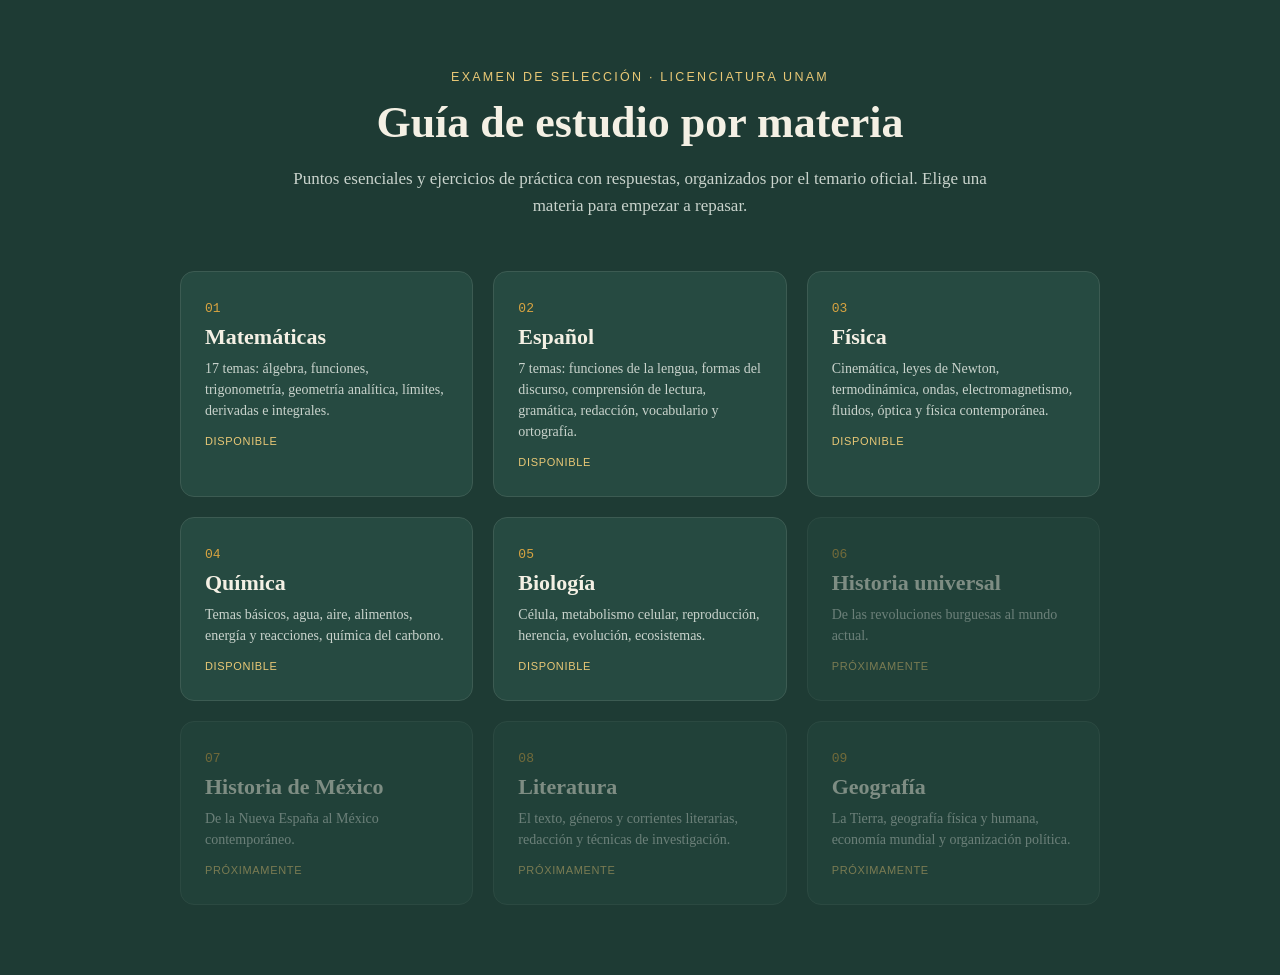
==== commit 46aed141: "Add files via upload" ====
--- a/index.html
+++ b/index.html
@@ -29,26 +29,26 @@
       <span class="tag">Disponible</span>
     </a>
 
-    <div class="subject-card disabled">
+    <a class="subject-card" href="fisica.html">
       <span class="num">03</span>
       <h3>Física</h3>
       <p>Cinemática, leyes de Newton, termodinámica, ondas, electromagnetismo, fluidos, óptica y física contemporánea.</p>
-      <span class="tag">Próximamente</span>
-    </div>
+      <span class="tag">Disponible</span>
+    </a>
 
-    <div class="subject-card disabled">
+    <a class="subject-card" href="quimica.html">
       <span class="num">04</span>
       <h3>Química</h3>
       <p>Temas básicos, agua, aire, alimentos, energía y reacciones, química del carbono.</p>
-      <span class="tag">Próximamente</span>
-    </div>
+      <span class="tag">Disponible</span>
+    </a>
 
-    <div class="subject-card disabled">
+    <a class="subject-card" href="biologia.html">
       <span class="num">05</span>
       <h3>Biología</h3>
       <p>Célula, metabolismo celular, reproducción, herencia, evolución, ecosistemas.</p>
-      <span class="tag">Próximamente</span>
-    </div>
+      <span class="tag">Disponible</span>
+    </a>
 
     <div class="subject-card disabled">
       <span class="num">06</span>
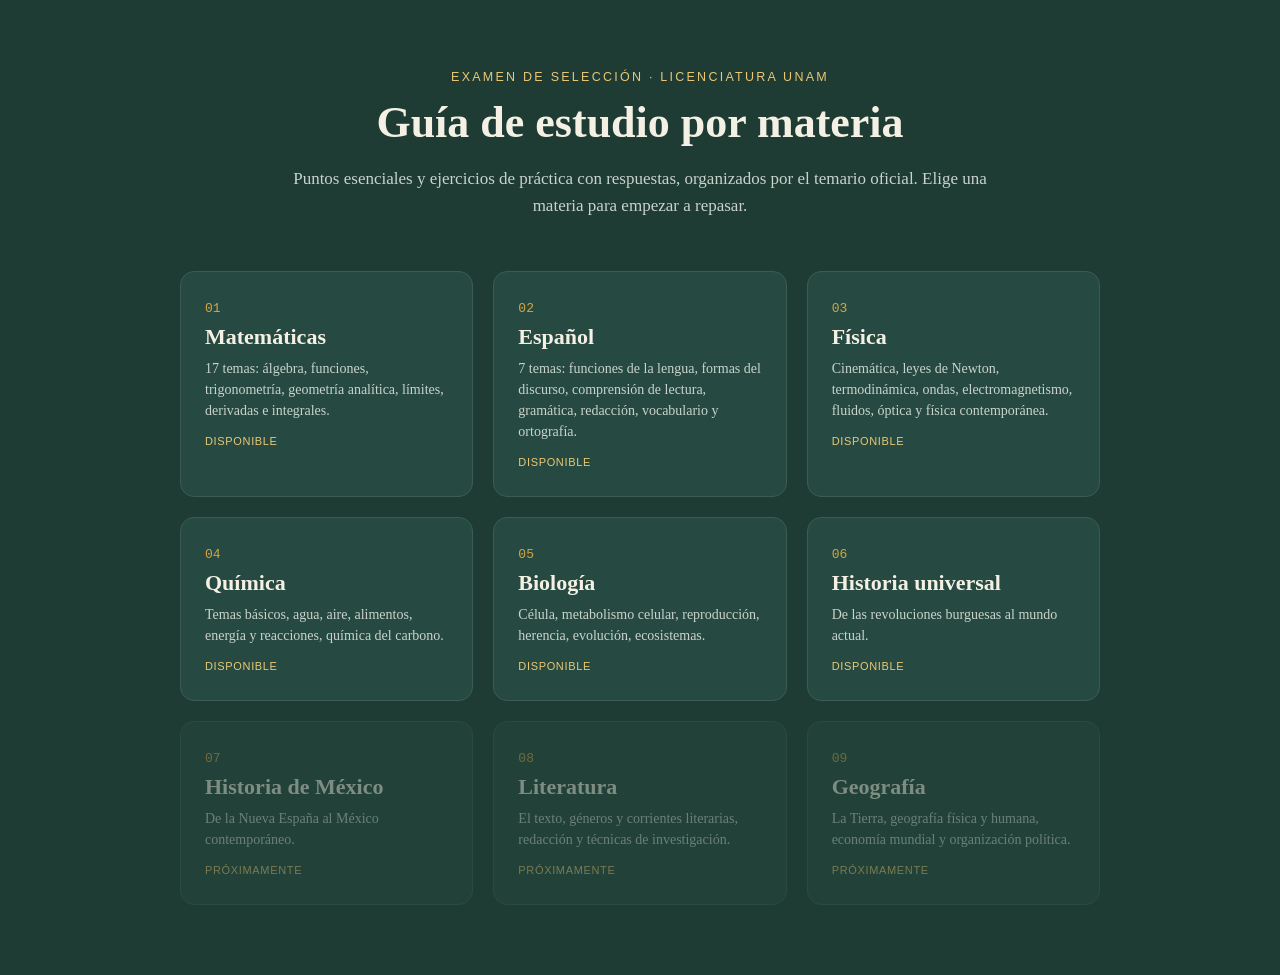
==== commit af7ba421: "Add files via upload" ====
--- a/index.html
+++ b/index.html
@@ -50,12 +50,12 @@
       <span class="tag">Disponible</span>
     </a>
 
-    <div class="subject-card disabled">
+    <a class="subject-card" href="historia-universal.html">
       <span class="num">06</span>
       <h3>Historia universal</h3>
       <p>De las revoluciones burguesas al mundo actual.</p>
-      <span class="tag">Próximamente</span>
-    </div>
+      <span class="tag">Disponible</span>
+    </a>
 
     <div class="subject-card disabled">
       <span class="num">07</span>
--- a/assets/styles.css
+++ b/assets/styles.css
@@ -230,6 +230,58 @@
 }
 .respuesta.show{ display:block; }
 .respuesta b{ color:var(--gold-soft); font-family:'Futura','Trebuchet MS',sans-serif; }
+
+.opciones{
+  list-style:none;
+  margin:14px 0 0 0;
+  padding:0;
+  display:flex;
+  flex-direction:column;
+  gap:8px;
+}
+.opcion-btn{
+  display:flex;
+  align-items:flex-start;
+  gap:10px;
+  width:100%;
+  text-align:left;
+  background:rgba(244,240,228,0.03);
+  border:1px solid var(--rule);
+  border-radius:8px;
+  padding:10px 14px;
+  color:var(--chalk);
+  font-family:'Iowan Old Style','Georgia',serif;
+  font-size:15.5px;
+  line-height:1.45;
+  cursor:pointer;
+}
+.opcion-btn:hover:not(:disabled){ border-color:var(--gold); background:rgba(217,164,65,0.08); }
+.opcion-btn:disabled{ cursor:default; }
+.opcion-letra{
+  font-family:'Courier New',monospace;
+  color:var(--gold);
+  flex-shrink:0;
+}
+.opcion-btn.correct{
+  border-color:var(--good);
+  background:rgba(127,184,148,0.14);
+}
+.opcion-btn.correct .opcion-letra{ color:var(--good); }
+.opcion-btn.incorrect{
+  border-color:#C97064;
+  background:rgba(201,112,100,0.12);
+}
+.opcion-btn.incorrect .opcion-letra{ color:#C97064; }
+.opcion-btn.faded{ opacity:.5; }
+.feedback-line{
+  margin-top:10px;
+  font-family:'Futura','Trebuchet MS',sans-serif;
+  font-size:12.5px;
+  letter-spacing:.04em;
+  text-transform:uppercase;
+}
+.feedback-line.correct{ color:var(--good); }
+.feedback-line.incorrect{ color:#C97064; }
 footer.note{
   margin-top:50px;
   padding-top:18px;
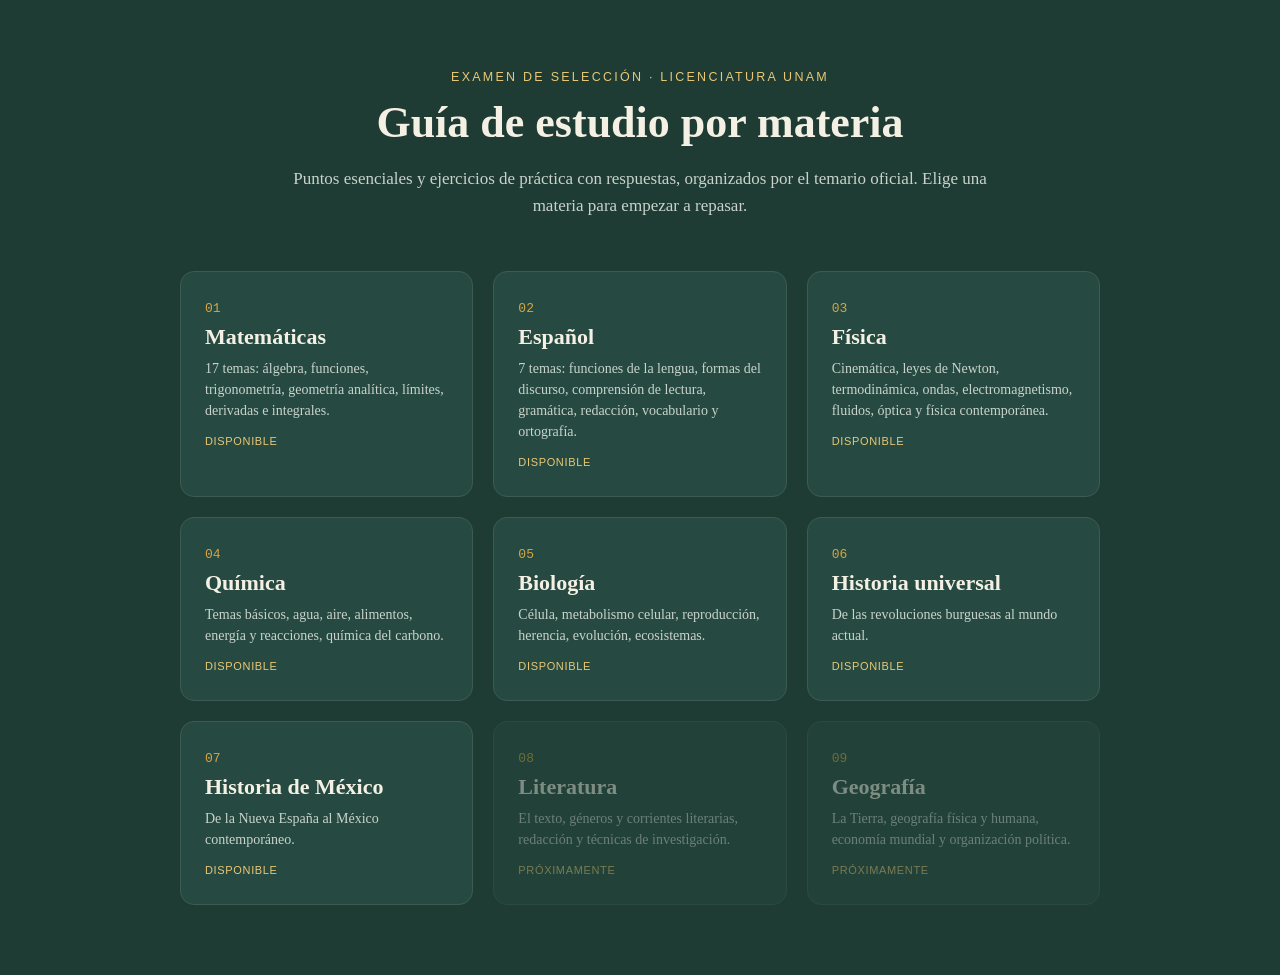
==== commit d57335ba: "Add files via upload" ====
--- a/index.html
+++ b/index.html
@@ -57,12 +57,12 @@
       <span class="tag">Disponible</span>
     </a>
 
-    <div class="subject-card disabled">
+    <a class="subject-card" href="historia-mexico.html">
       <span class="num">07</span>
       <h3>Historia de México</h3>
       <p>De la Nueva España al México contemporáneo.</p>
-      <span class="tag">Próximamente</span>
-    </div>
+      <span class="tag">Disponible</span>
+    </a>
 
     <div class="subject-card disabled">
       <span class="num">08</span>
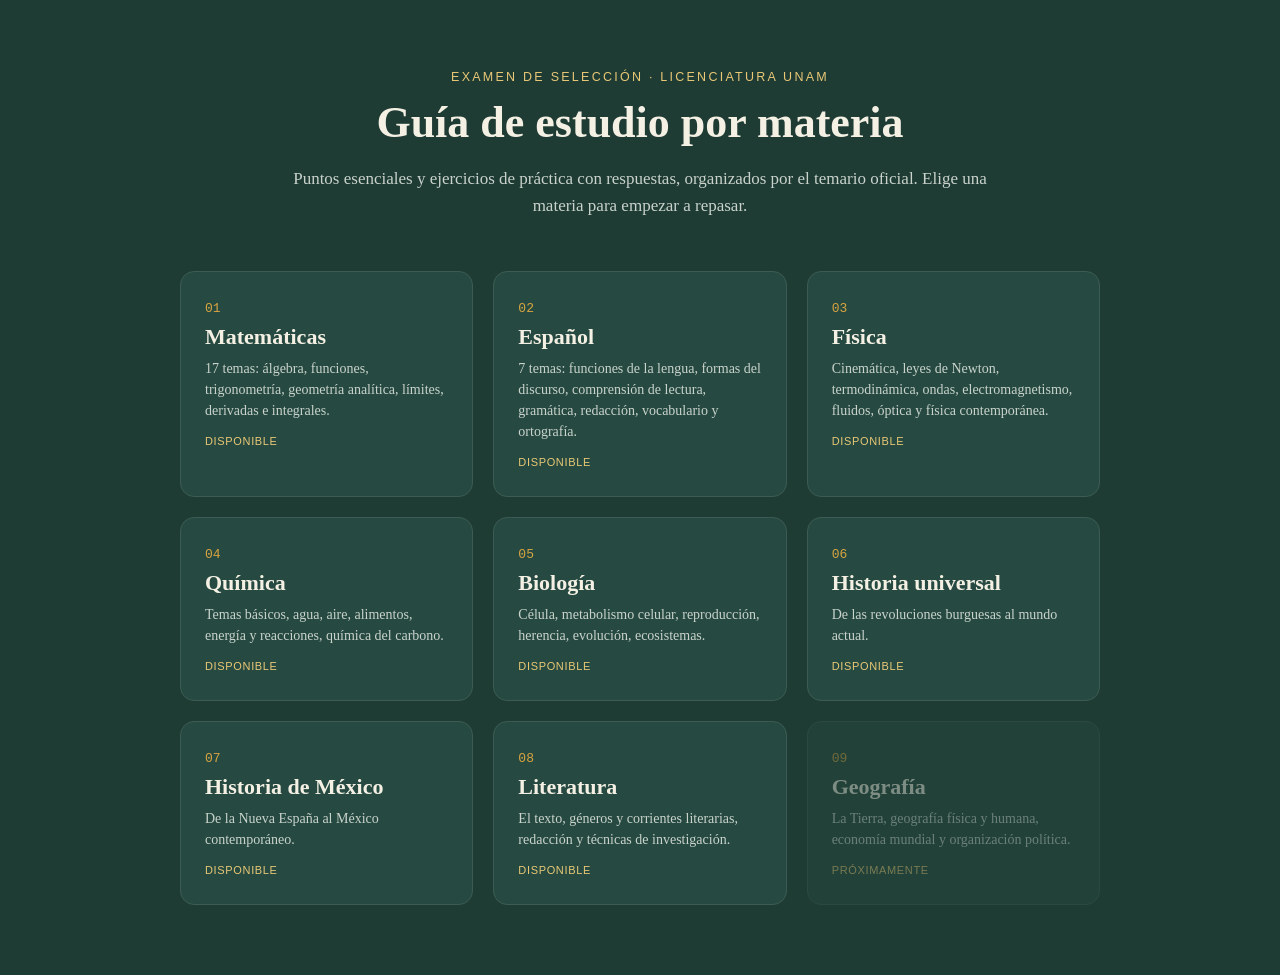
==== commit 06d5274b: "Add files via upload" ====
--- a/index.html
+++ b/index.html
@@ -64,12 +64,12 @@
       <span class="tag">Disponible</span>
     </a>
 
-    <div class="subject-card disabled">
+    <a class="subject-card" href="literatura.html">
       <span class="num">08</span>
       <h3>Literatura</h3>
       <p>El texto, géneros y corrientes literarias, redacción y técnicas de investigación.</p>
-      <span class="tag">Próximamente</span>
-    </div>
+      <span class="tag">Disponible</span>
+    </a>
 
     <div class="subject-card disabled">
       <span class="num">09</span>
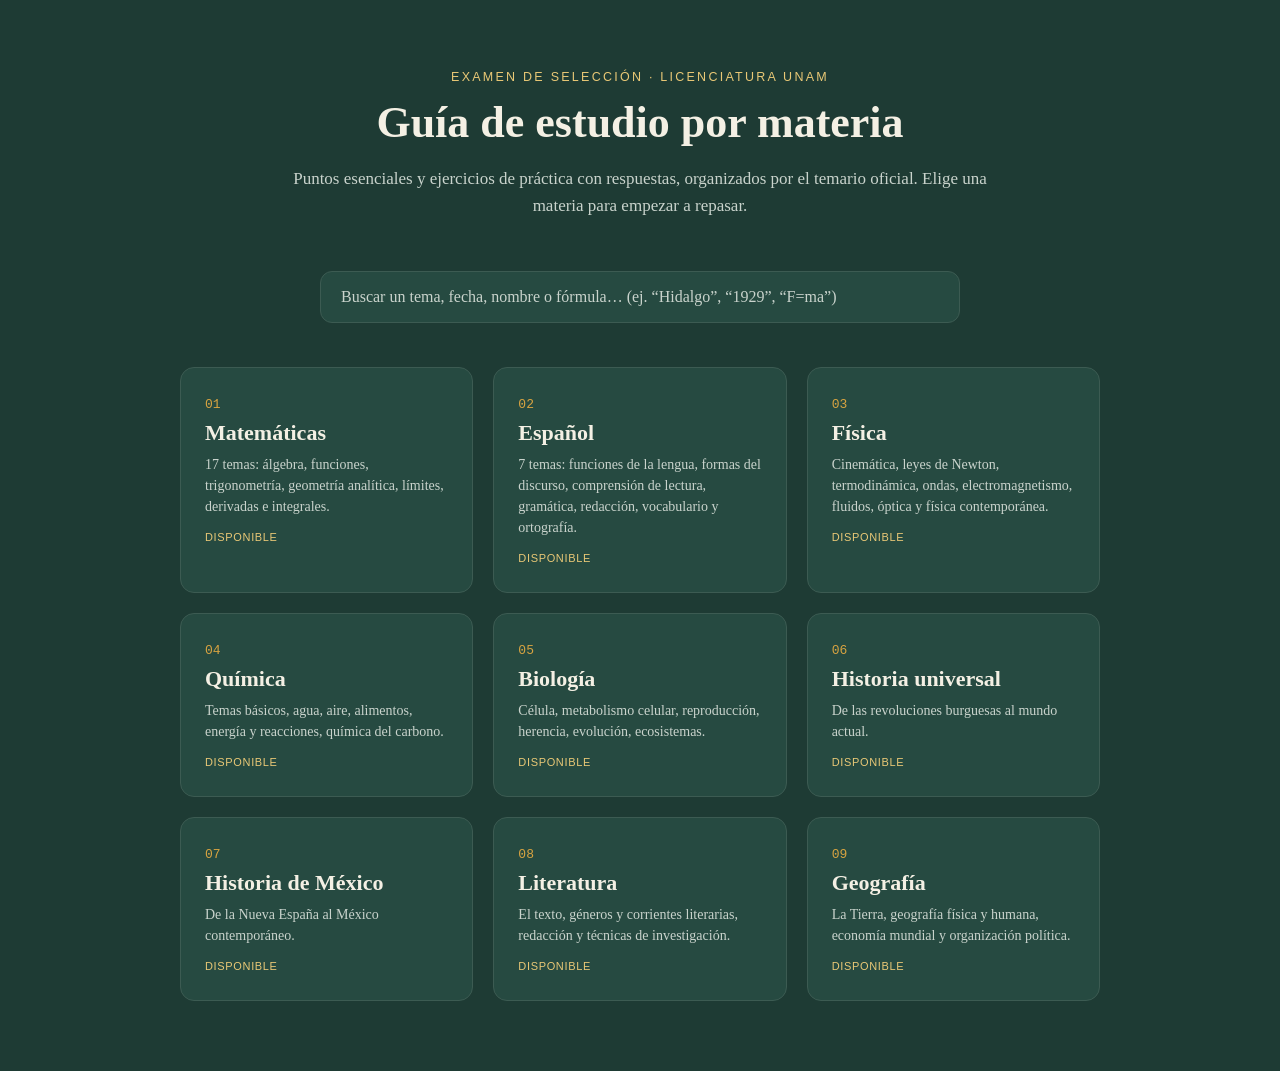
==== commit b13e4043: "Add files via upload" ====
--- a/index.html
+++ b/index.html
@@ -14,70 +14,24 @@
     <p class="landing-sub">Puntos esenciales y ejercicios de práctica con respuestas, organizados por el temario oficial. Elige una materia para empezar a repasar.</p>
   </div>
 
-  <div class="subject-grid">
-    <a class="subject-card" href="matematicas.html">
-      <span class="num">01</span>
-      <h3>Matemáticas</h3>
-      <p>17 temas: álgebra, funciones, trigonometría, geometría analítica, límites, derivadas e integrales.</p>
-      <span class="tag">Disponible</span>
-    </a>
+  <div class="search-wrap">
+    <input type="text" id="global-search" class="search-input" placeholder="Buscar un tema, fecha, nombre o fórmula… (ej. “Hidalgo”, “1929”, “F=ma”)" autocomplete="off">
+    <div id="search-results" class="search-results"></div>
+  </div>
 
-    <a class="subject-card" href="espanol.html">
-      <span class="num">02</span>
-      <h3>Español</h3>
-      <p>7 temas: funciones de la lengua, formas del discurso, comprensión de lectura, gramática, redacción, vocabulario y ortografía.</p>
-      <span class="tag">Disponible</span>
-    </a>
+  <div class="subject-grid" id="subject-grid"></div>
+</div>
 
-    <a class="subject-card" href="fisica.html">
-      <span class="num">03</span>
-      <h3>Física</h3>
-      <p>Cinemática, leyes de Newton, termodinámica, ondas, electromagnetismo, fluidos, óptica y física contemporánea.</p>
-      <span class="tag">Disponible</span>
-    </a>
-
-    <a class="subject-card" href="quimica.html">
-      <span class="num">04</span>
-      <h3>Química</h3>
-      <p>Temas básicos, agua, aire, alimentos, energía y reacciones, química del carbono.</p>
-      <span class="tag">Disponible</span>
-    </a>
-
-    <a class="subject-card" href="biologia.html">
-      <span class="num">05</span>
-      <h3>Biología</h3>
-      <p>Célula, metabolismo celular, reproducción, herencia, evolución, ecosistemas.</p>
-      <span class="tag">Disponible</span>
-    </a>
-
-    <a class="subject-card" href="historia-universal.html">
-      <span class="num">06</span>
-      <h3>Historia universal</h3>
-      <p>De las revoluciones burguesas al mundo actual.</p>
-      <span class="tag">Disponible</span>
-    </a>
-
-    <a class="subject-card" href="historia-mexico.html">
-      <span class="num">07</span>
-      <h3>Historia de México</h3>
-      <p>De la Nueva España al México contemporáneo.</p>
-      <span class="tag">Disponible</span>
-    </a>
-
-    <a class="subject-card" href="literatura.html">
-      <span class="num">08</span>
-      <h3>Literatura</h3>
-      <p>El texto, géneros y corrientes literarias, redacción y técnicas de investigación.</p>
-      <span class="tag">Disponible</span>
-    </a>
-
-    <div class="subject-card disabled">
-      <span class="num">09</span>
-      <h3>Geografía</h3>
-      <p>La Tierra, geografía física y humana, economía mundial y organización política.</p>
-      <span class="tag">Próximamente</span>
-    </div>
-  </div>
-</div>
+<script src="assets/subjects.js"></script>
+<script src="data/matematicas.js"></script>
+<script src="data/espanol.js"></script>
+<script src="data/fisica.js"></script>
+<script src="data/quimica.js"></script>
+<script src="data/biologia.js"></script>
+<script src="data/historia-universal.js"></script>
+<script src="data/historia-mexico.js"></script>
+<script src="data/literatura.js"></script>
+<script src="data/geografia.js"></script>
+<script src="assets/index.js"></script>
 </body>
 </html>
--- a/assets/styles.css
+++ b/assets/styles.css
@@ -392,3 +392,267 @@
   text-transform:uppercase;
   color:var(--gold-soft);
 }
+
+/* ---- Buscador global (portada) ---- */
+.search-wrap{
+  width:100%;
+  max-width:640px;
+  margin:0 0 44px 0;
+  position:relative;
+}
+.search-input{
+  width:100%;
+  background:var(--board-2);
+  border:1px solid var(--rule);
+  border-radius:12px;
+  padding:16px 20px;
+  color:var(--chalk);
+  font-family:'Iowan Old Style','Georgia',serif;
+  font-size:16px;
+}
+.search-input::placeholder{ color:var(--chalk-dim); }
+.search-input:focus{
+  outline:none;
+  border-color:var(--gold);
+}
+.search-results{
+  display:none;
+  margin-top:14px;
+  max-height:60vh;
+  overflow-y:auto;
+  background:var(--board-2);
+  border:1px solid var(--rule);
+  border-radius:12px;
+  padding:8px;
+}
+.search-results.open{ display:block; }
+.search-empty{
+  padding:14px;
+  color:var(--chalk-dim);
+  font-size:14.5px;
+  margin:0;
+}
+.search-group{ margin-bottom:6px; }
+.search-group-title{
+  font-family:'Futura','Trebuchet MS',sans-serif;
+  font-size:11px;
+  letter-spacing:.08em;
+  text-transform:uppercase;
+  color:var(--gold-soft);
+  padding:10px 12px 4px 12px;
+}
+.search-item{
+  display:flex;
+  flex-direction:column;
+  gap:2px;
+  padding:9px 12px;
+  border-radius:8px;
+  text-decoration:none;
+  color:var(--chalk);
+}
+.search-item:hover{ background:rgba(217,164,65,0.1); }
+.search-item-tema{
+  font-size:12.5px;
+  color:var(--chalk-dim);
+}
+.search-item-type{
+  font-family:'Courier New',monospace;
+  font-size:11px;
+  color:var(--gold);
+  text-transform:uppercase;
+  letter-spacing:.04em;
+}
+.search-item-snippet{
+  font-size:14.5px;
+  line-height:1.4;
+}
+.search-item-snippet mark{
+  background:rgba(217,164,65,0.35);
+  color:var(--gold-soft);
+  border-radius:3px;
+  padding:0 2px;
+}
+
+/* ---- Chips de "Datos clave" ---- */
+.chip-row{
+  display:flex;
+  flex-wrap:wrap;
+  gap:8px;
+  margin:4px 0 8px 0;
+}
+.chip{
+  display:inline-block;
+  background:rgba(217,164,65,0.12);
+  border:1px solid rgba(217,164,65,0.4);
+  color:var(--gold-soft);
+  border-radius:20px;
+  padding:6px 14px;
+  font-family:'Courier New',monospace;
+  font-size:13.5px;
+  line-height:1.4;
+}
+
+/* ---- Línea de tiempo (Historia) ---- */
+.timeline{
+  display:flex;
+  flex-direction:column;
+  gap:0;
+  margin:10px 0 16px 0;
+  padding-left:4px;
+  border-left:2px solid var(--rule);
+}
+.timeline-item{
+  position:relative;
+  display:grid;
+  grid-template-columns:88px 1fr;
+  align-items:start;
+  gap:14px;
+  padding:10px 0 10px 20px;
+}
+.timeline-dot{
+  position:absolute;
+  left:-7px;
+  top:15px;
+  width:10px;
+  height:10px;
+  border-radius:50%;
+  background:var(--gold);
+  border:2px solid var(--board);
+}
+.timeline-year{
+  font-family:'Courier New',monospace;
+  color:var(--gold);
+  font-size:13px;
+  font-weight:bold;
+  padding-top:1px;
+  white-space:nowrap;
+}
+.timeline-label{
+  font-size:15.5px;
+  line-height:1.5;
+  color:var(--chalk);
+}
+
+/* ---- Formulario fijo (Matemáticas, Física, Química) ---- */
+.formulario-fab{
+  position:fixed;
+  bottom:24px;
+  right:24px;
+  z-index:40;
+  font-family:'Futura','Trebuchet MS',sans-serif;
+  font-size:13px;
+  letter-spacing:.04em;
+  text-transform:uppercase;
+  background:var(--gold);
+  color:var(--board);
+  border:none;
+  border-radius:24px;
+  padding:13px 22px;
+  cursor:pointer;
+  box-shadow:0 4px 14px rgba(0,0,0,0.35);
+  font-weight:bold;
+}
+.formulario-fab:hover{ background:var(--gold-soft); }
+.formulario-panel{
+  position:fixed;
+  bottom:80px;
+  right:24px;
+  z-index:39;
+  width:320px;
+  max-height:60vh;
+  overflow-y:auto;
+  background:var(--board-2);
+  border:1px solid var(--gold);
+  border-radius:12px;
+  padding:18px;
+  box-shadow:0 8px 24px rgba(0,0,0,0.45);
+}
+@media (max-width:480px){
+  .formulario-panel{ width:calc(100vw - 32px); right:16px; }
+  .formulario-fab{ right:16px; }
+}
+.formulario-panel-title{
+  font-family:'Futura','Trebuchet MS',sans-serif;
+  font-size:12px;
+  letter-spacing:.05em;
+  text-transform:uppercase;
+  color:var(--gold-soft);
+  margin-bottom:12px;
+  padding-bottom:10px;
+  border-bottom:1px dashed var(--rule);
+}
+.formulario-list{
+  display:flex;
+  flex-direction:column;
+  gap:9px;
+}
+.formulario-item{
+  font-family:'Courier New',monospace;
+  font-size:14px;
+  color:var(--chalk);
+  line-height:1.5;
+}
+
+/* ---- Modo repaso exprés ---- */
+.review-toggle-btn{
+  display:block;
+  width:100%;
+  text-align:left;
+  background:rgba(217,164,65,0.1);
+  border:1px solid var(--rule);
+  color:var(--gold-soft);
+  font-family:'Futura','Trebuchet MS',sans-serif;
+  font-size:12.5px;
+  letter-spacing:.04em;
+  text-transform:uppercase;
+  border-radius:8px;
+  padding:11px 12px;
+  margin-bottom:16px;
+  cursor:pointer;
+}
+.review-toggle-btn:hover{ border-color:var(--gold); }
+.review-toggle-btn.active{ background:rgba(217,164,65,0.22); border-color:var(--gold); }
+
+.print-btn{
+  font-family:'Futura','Trebuchet MS',sans-serif;
+  font-size:12.5px;
+  letter-spacing:.05em;
+  text-transform:uppercase;
+  background:var(--gold);
+  color:var(--board);
+  font-weight:bold;
+  border:none;
+  border-radius:8px;
+  padding:12px 20px;
+  cursor:pointer;
+  margin:8px 0 30px 0;
+}
+.print-btn:hover{ background:var(--gold-soft); }
+
+.review-tema-block{
+  margin-bottom:38px;
+  padding-bottom:30px;
+  border-bottom:1px dashed var(--rule);
+}
+.review-tema-block:last-of-type{ border-bottom:none; }
+.review-tema-title{
+  font-size:22px;
+  margin:0 0 14px 0;
+  color:var(--chalk);
+}
+
+/* ---- Impresión: modo repaso exprés limpio en papel ---- */
+@media print{
+  body{ background:#fff; color:#111; }
+  .sidebar, .no-print, .nav-buttons, footer.note{ display:none !important; }
+  .app{ display:block; }
+  main{ max-width:100%; padding:0; }
+  .tema-title, .review-tema-title{ color:#111; }
+  .eyebrow, .section-title{ color:#7a5a1a; }
+  .puntos li{ color:#111; border-bottom-color:#ddd; }
+  .chip{ background:#f2e6c8; border-color:#c99a3a; color:#5c3f0a; }
+  .timeline{ border-left-color:#ccc; }
+  .timeline-year{ color:#7a5a1a; }
+  .timeline-label{ color:#111; }
+  .review-tema-block{ border-bottom-color:#ddd; page-break-inside:avoid; }
+}
